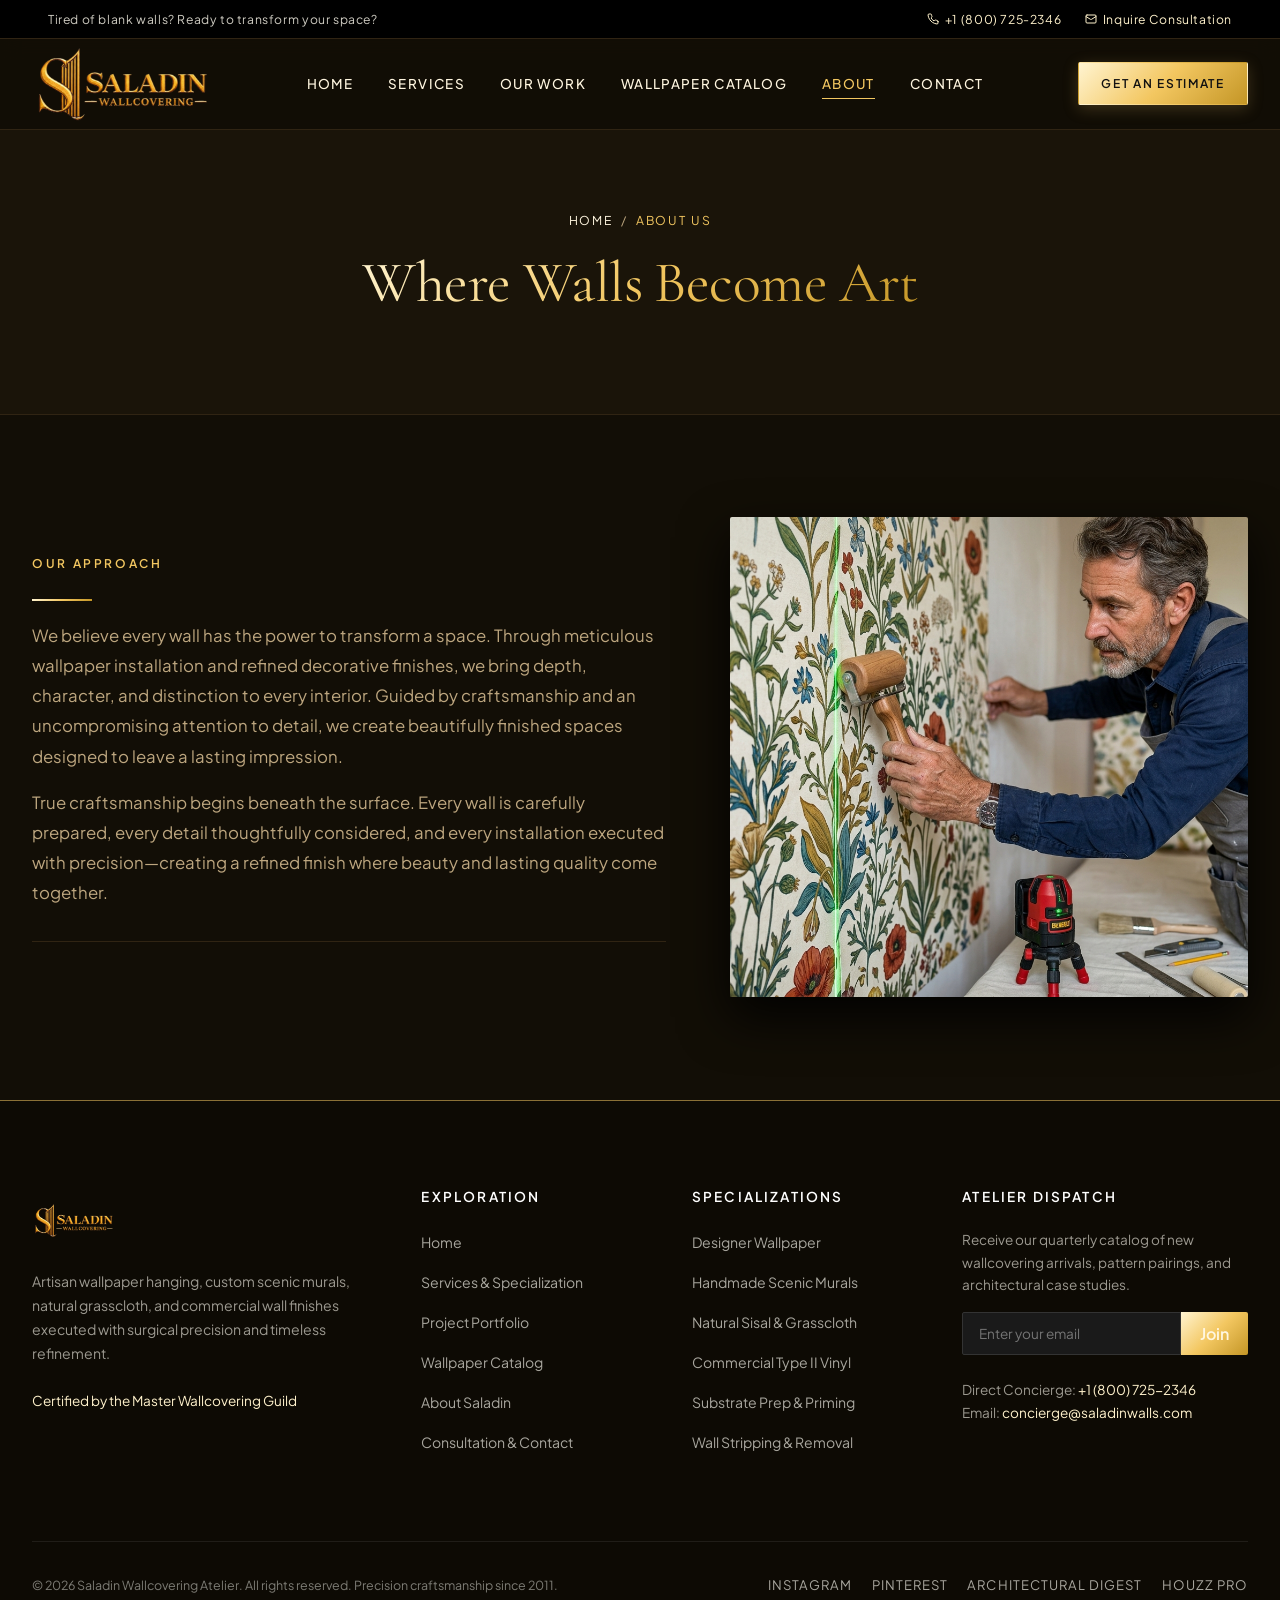
==== about.html @ 6e5752dd "contact modify" ====
<!DOCTYPE html>
<html lang="en" data-theme="gilded">
<head>
  <meta charset="UTF-8">
  <meta name="viewport" content="width=device-width, initial-scale=1.0">
  <title>About Us | Saladin Wallcovering - Master Craftsmanship & Heritage</title>
  <meta name="description" content="Discover the story of Saladin Wallcovering: master artisans dedicated to precision wallpaper hanging, archival scenic murals, and white-glove architectural finishes.">
  <link rel="stylesheet" href="css/styles.css">
  <link rel="icon" type="image/png" href="logo.png">
  <link rel="preconnect" href="https://fonts.googleapis.com">
  <link rel="preconnect" href="https://fonts.gstatic.com" crossorigin>
</head>
<body>

  <!-- Top Luxury Announcement Bar -->
  <div class="announcement-bar">
    <div class="container">
      <div>Tired of blank walls? Ready to transform your space?</div>
      <div class="announcement-bar-contact">
        <a href="tel:+18007252346">
          <svg width="12" height="12" viewBox="0 0 24 24" fill="none" stroke="currentColor" stroke-width="2" stroke-linecap="round" stroke-linejoin="round"><path d="M22 16.92v3a2 2 0 0 1-2.18 2 19.79 19.79 0 0 1-8.63-3.07 19.5 19.5 0 0 1-6-6 19.79 19.79 0 0 1-3.07-8.67A2 2 0 0 1 4.11 2h3a2 2 0 0 1 2 1.72 12.84 12.84 0 0 0 .7 2.81 2 2 0 0 1-.45 2.11L8.09 9.91a16 16 0 0 0 6 6l1.27-1.27a2 2 0 0 1 2.11-.45 12.84 12.84 0 0 0 2.81.7A2 2 0 0 1 22 16.92z"></path></svg>
          +1 (800) 725-2346
        </a>
        <a href="contact.html">
          <svg width="12" height="12" viewBox="0 0 24 24" fill="none" stroke="currentColor" stroke-width="2" stroke-linecap="round" stroke-linejoin="round"><rect width="20" height="16" x="2" y="4" rx="2"></rect><path d="m22 7-8.97 5.7a1.94 1.94 0 0 1-2.06 0L2 7"></path></svg>
          Inquire Consultation
        </a>
      </div>
    </div>
  </div>

  <!-- Main Navigation Header -->
  <header class="site-header">
    <div class="container">
      <nav class="navbar">
        <a href="index.html" class="brand-logo" aria-label="Saladin Wallcovering Home">
          <img src="logo.png" alt="Saladin Wallcovering" class="brand-logo-img">
        </a>

        <ul class="nav-links">
          <li><a href="index.html" class="nav-link">Home</a></li>
          <li><a href="services.html" class="nav-link">Services</a></li>
          <li><a href="work.html" class="nav-link">Our Work</a></li>
          <li><a href="catalog.html" class="nav-link">Wallpaper Catalog</a></li>
          <li><a href="about.html" class="nav-link active">About</a></li>
          <li><a href="contact.html" class="nav-link">Contact</a></li>
        </ul>

        <div class="nav-actions">
          <a href="contact.html" class="btn btn-gold btn-sm">Get an Estimate</a>
          <button class="mobile-toggle" aria-label="Toggle navigation menu">
            <svg viewBox="0 0 24 24" fill="none" stroke="currentColor" stroke-width="2"><line x1="3" y1="12" x2="21" y2="12"></line><line x1="3" y1="6" x2="21" y2="6"></line><line x1="3" y1="18" x2="21" y2="18"></line></svg>
          </button>
        </div>
      </nav>
    </div>
  </header>

  <!-- Mobile Drawer -->
  <div class="mobile-drawer-backdrop"></div>
  <aside class="mobile-drawer">
    <div class="mobile-drawer-header">
      <a href="index.html" class="brand-logo" aria-label="Saladin Wallcovering Home">
        <img src="logo.png" alt="Saladin Wallcovering" class="brand-logo-img mobile-drawer-logo">
      </a>
      <button class="drawer-close" aria-label="Close menu">&times;</button>
    </div>
    <div class="mobile-nav-links">
      <a href="index.html" class="mobile-nav-link">Home</a>
      <a href="services.html" class="mobile-nav-link">Services</a>
      <a href="work.html" class="mobile-nav-link">Our Work</a>
      <a href="catalog.html" class="mobile-nav-link">Wallpaper Catalog</a>
      <a href="about.html" class="mobile-nav-link active">About Us</a>
      <a href="contact.html" class="mobile-nav-link">Contact & Consultations</a>
    </div>
    <div style="margin-top: auto; padding-top: 1.5rem; border-top: 1px solid #ebe9e3;">
      <a href="contact.html" class="btn btn-gold" style="width: 100%; margin-bottom: 1rem;">Book a Consultation</a>
      <div style="font-size: 0.82rem; color: #6f6e69; text-align: center;">
        Direct Line: +1 (800) 725-2346<br>concierge@saladinwalls.com
      </div>
    </div>
  </aside>

  <!-- Page Banner -->
  <section class="page-banner">
    <div class="container">
      <div class="page-banner-content">
        <div class="breadcrumb">
          <a href="index.html">Home</a> <span>/</span> <span style="color: var(--gold-base);">About Us</span>
        </div>
        <h1 class="gold-gradient-text">Where Walls Become Art</h1>
        <!-- <p>Devoted to the sacred discipline of precision wallcraft. We unite centuries-old paperhanging tradition with laser optical alignment.</p> -->
      </div>
    </div>
  </section>

  <!-- Brand Story & History -->
  <section class="section-padding">
    <div class="container">
      <div class="spotlight-grid">
        <div>
          <div class="eyebrow eyebrow-no-line" style="margin-bottom: 0.4rem;">OUR APPROACH</div>
          <!-- <h2>Where Walls Become Art</h2> -->
          <div class="gold-divider left"></div>
          <p style="color: var(--text-muted); font-size: 1.05rem; line-height: 1.8;">
            We believe every wall has the power to transform a space. Through meticulous wallpaper installation and refined decorative finishes, we bring depth, character, and distinction to every interior. Guided by craftsmanship and an uncompromising attention to detail, we create beautifully finished spaces designed to leave a lasting impression.          </p>
          <p style="color: var(--text-muted); font-size: 1.05rem; line-height: 1.8;">
            True craftsmanship begins beneath the surface. Every wall is carefully prepared, every detail thoughtfully considered, and every installation executed with precision—creating a refined finish where beauty and lasting quality come together.          </p>
         
          <div class="about-stats-row">
            <!-- <div class="about-stat-item">
              <div class="about-stat-val">100%</div>
              <div class="about-stat-lbl">Invisible Seams</div>
            </div>
            <div class="about-stat-item">
              <div class="about-stat-val">1,200+</div>
              <div class="about-stat-lbl">Completed Projects</div>
            </div>
            <div class="about-stat-item">
              <div class="about-stat-val">15+</div>
              <div class="about-stat-lbl">Years Dedicated</div>
            </div> -->
          </div>
        </div>

        <div class="spotlight-image">
          <img src="assets/images/craftsman-installer.jpg" alt="Master paperhanger craftsman aligning wallpaper with laser level and roller">
        </div>
      </div>
    </div>
  </section>

  <!-- Core Pillars of the Atelier -->
  <!-- <section class="section-padding" style="background-color: var(--bg-secondary); border-top: 1px solid var(--border-subtle); border-bottom: 1px solid var(--border-subtle);">
    <div class="container">
      <div class="section-header">
        <div class="eyebrow">OUR PILLARS</div>
        <h2>The Saladin Code of Execution</h2>
        <div class="gold-divider"></div>
        <p class="section-subtitle">The four non-negotiable principles that guide every cut, paste roll, and client interaction.</p>
      </div>

      <div class="card-grid-2">
        <div class="service-card">
          <div class="service-card-icon">
            <svg viewBox="0 0 24 24" fill="none" stroke="currentColor" stroke-width="2"><circle cx="12" cy="12" r="10"></circle><line x1="22" y1="12" x2="18" y2="12"></line><line x1="6" y1="12" x2="2" y2="12"></line><line x1="12" y1="6" x2="12" y2="2"></line><line x1="12" y1="22" x2="12" y2="18"></line></svg>
          </div>
          <h3>Surgical Precision & Alignment</h3>
          <p>Every corner is squared, every plumb line verified with dual optical lasers, and every repeat matched down to the millimeter. We never stretch wet paper to force a pattern match, preventing seam shrinkage as the paste dries.</p>
        </div>

        <div class="service-card">
          <div class="service-card-icon">
            <svg viewBox="0 0 24 24" fill="none" stroke="currentColor" stroke-width="2"><path d="M21 16V8a2 2 0 0 0-1-1.73l-7-4a2 2 0 0 0-2 0l-7 4A2 2 0 0 0 3 8v8a2 2 0 0 0 1 1.73l7 4a2 2 0 0 0 2 0l7-4A2 2 0 0 0 21 16z"></path></svg>
          </div>
          <h3>Substrate & Paste Chemistry</h3>
          <p>Adhesive formulation is a science. Non-woven fibers require different water ratios than raw paper weaves; grasscloth demands clay pastes that will not soak through; vinyl needs fungicide additives. We calibrate every batch custom to the substrate.</p>
        </div>

        <div class="service-card">
          <div class="service-card-icon">
            <svg viewBox="0 0 24 24" fill="none" stroke="currentColor" stroke-width="2"><rect x="3" y="11" width="18" height="11" rx="2" ry="2"></rect><path d="M7 11V7a5 5 0 0 1 10 0v4"></path></svg>
          </div>
          <h3>White-Glove Discretion & Care</h3>
          <p>We treat your home like a sanctuary. Heavy neoprene floor runners are laid from the entrance to the work area, shoe covers are worn at all times, air scrubbers are used during wall prep, and your space is left cleaner than we found it.</p>
        </div>

        <div class="service-card">
          <div class="service-card-icon">
            <svg viewBox="0 0 24 24" fill="none" stroke="currentColor" stroke-width="2"><path d="M12 2l3.09 6.26L22 9.27l-5 4.87 1.18 6.88L12 17.77l-6.18 3.25L7 14.14 2 9.27l6.91-1.01L12 2z"></path></svg>
          </div>
          <h3>End-to-End Lifetime Warranty</h3>
          <p>We stand completely behind our workmanship. If any seam lifts, curls, or experiences issues due to installation over the lifetime of your wallcovering, our master team will return and service it at zero cost.</p>
        </div>
      </div>
    </div>
  </section> -->


  <!-- Luxury Call To Action Banner
  <section class="luxury-cta-banner">
    <div class="container">
      <div class="cta-banner-content">
        <div class="eyebrow" style="color: var(--gold-light);">EXPERIENCE THE SALADIN DIFFERENCE</div>
        <h2>Entrust Your Walls to Master Craftsmen</h2>
        <p>Contact our concierge to schedule an in-home evaluation, discuss designer materials, or request an itemized proposal.</p>
        <div class="cta-actions">
          <a href="contact.html" class="btn btn-gold">Book a Consultation</a>
          <a href="services.html" class="btn btn-outline-gold" style="color: #fff; border-color: var(--gold-base);">Review Our Services</a>
        </div>
      </div>
    </div>
  </section> -->

  <!-- Global Modal Container -->
  <div id="globalModal" class="modal-backdrop">
    <div class="modal-box">
      <button id="modalClose" class="modal-close">&times;</button>
      <h3 id="modalTitle" style="font-family: var(--font-serif); font-size: 1.8rem; margin-bottom: 1.2rem;"></h3>
      <div id="modalBody"></div>
    </div>
  </div>

  <!-- Site Footer -->
  <footer class="site-footer">
    <div class="container">
      <div class="footer-top">
        <div class="footer-col">
          <a href="index.html" class="brand-logo footer-logo" style="margin-bottom: 1.2rem;" aria-label="Saladin Wallcovering Home">
            <img src="logo.png" alt="Saladin Wallcovering" class="brand-logo-img footer-logo-img">
          </a>
          <p style="font-size: 0.88rem; line-height: 1.7; color: #9c9990; margin-bottom: 1.5rem;">
            Artisan wallpaper hanging, custom scenic murals, natural grasscloth, and commercial wall finishes executed with surgical precision and timeless refinement.
          </p>
          <div style="font-size: 0.85rem; color: var(--gold-light);">
            Certified by the Master Wallcovering Guild
          </div>
        </div>

        <div class="footer-col">
          <h4>Exploration</h4>
          <ul class="footer-links">
            <li><a href="index.html">Home</a></li>
            <li><a href="services.html">Services & Specialization</a></li>
            <li><a href="work.html">Project Portfolio</a></li>
            <li><a href="catalog.html">Wallpaper Catalog</a></li>
            <li><a href="about.html">About Saladin</a></li>
            <li><a href="contact.html">Consultation & Contact</a></li>
          </ul>
        </div>

        <div class="footer-col">
          <h4>Specializations</h4>
          <ul class="footer-links">
            <li><a href="services.html#residential">Designer Wallpaper</a></li>
            <li><a href="services.html#murals">Handmade Scenic Murals</a></li>
            <li><a href="services.html#grasscloth">Natural Sisal & Grasscloth</a></li>
            <li><a href="services.html#commercial">Commercial Type II Vinyl</a></li>
            <li><a href="services.html#restoration">Substrate Prep & Priming</a></li>
            <li><a href="services.html#restoration">Wall Stripping & Removal</a></li>
          </ul>
        </div>

        <div class="footer-col">
          <h4>Atelier Dispatch</h4>
          <p style="font-size: 0.85rem; color: #9c9990;">
            Receive our quarterly catalog of new wallcovering arrivals, pattern pairings, and architectural case studies.
          </p>
          <form class="newsletter-form">
            <input type="email" required placeholder="Enter your email" class="newsletter-input">
            <button type="submit" class="newsletter-btn">Join</button>
          </form>
          <div style="margin-top: 1.5rem; font-size: 0.85rem; color: #9c9990;">
            Direct Concierge: <a href="tel:+18007252346" style="color: var(--gold-light);">+1 (800) 725-2346</a><br>
            Email: <a href="mailto:concierge@saladinwalls.com" style="color: var(--gold-light);">concierge@saladinwalls.com</a>
          </div>
        </div>
      </div>

      <div class="footer-bottom">
        <div>
          &copy; 2026 Saladin Wallcovering Atelier. All rights reserved. Precision craftsmanship since 2011.
        </div>
        <div class="footer-socials">
          <a href="#">Instagram</a>
          <a href="#">Pinterest</a>
          <a href="#">Architectural Digest</a>
          <a href="#">Houzz Pro</a>
        </div>
      </div>
    </div>
  </footer>

  <script src="js/main.js"></script>
</body>
</html>
---- css/styles.css ----
/* ==========================================================================
   SALADIN WALLCOVERING - LUXURY DESIGN SYSTEM & STYLESHEET
   Aesthetic: Contemporary Haute-Interior Architecture
   Palette: Editorial Crisp White, Obsidian Black, Fine Leaf Gold
   ========================================================================== */

@import url('https://fonts.googleapis.com/css2?family=Cormorant+Garamond:ital,wght@0,300;0,400;0,500;0,600;0,700;1,400;1,600&family=Plus+Jakarta+Sans:wght@300;400;500;600;700&display=swap');

:root,
[data-theme="gilded"] {
  /* Color Palette: Gilded Imperial */
  --bg-primary: #120e06;
  --bg-secondary: #1a1409;
  --bg-tertiary: #241c0e;
  --bg-card: #1f170b;
  
  --text-dark: #fff6e0;
  --text-body: #ebd9b7;
  --text-muted: #bda67f;
  --text-light: #8e7a57;
  --text-white: #ffffff;

  /* Gold Luxury Accents */
  --gold-base: #f3c761;
  --gold-light: #fff2cc;
  --gold-hover: #ffd978;
  --gold-dark: #c99c30;
  --gold-tint: rgba(243, 199, 97, 0.18);
  --gold-border: rgba(243, 199, 97, 0.55);
  --gold-border-strong: rgba(243, 199, 97, 0.85);
  --gold-gradient: linear-gradient(135deg, #fff4d1 0%, #f3c761 50%, #c49626 100%);
  --gold-gradient-soft: linear-gradient(135deg, rgba(243, 199, 97, 0.25) 0%, rgba(196, 150, 38, 0.08) 100%);

  /* Borders & Dividers */
  --border-subtle: #302413;
  --border-mid: #4a381d;
  
  /* Shadows */
  --shadow-sm: 0 4px 16px rgba(0, 0, 0, 0.6);
  --shadow-md: 0 10px 32px rgba(18, 14, 6, 0.8);
  --shadow-lg: 0 20px 50px rgba(0, 0, 0, 0.9);
  --shadow-gold: 0 8px 35px rgba(243, 199, 97, 0.4);

  /* Typography */
  --font-serif: 'Cormorant Garamond', Georgia, serif;
  --font-sans: 'Plus Jakarta Sans', -apple-system, BlinkMacSystemFont, sans-serif;

  /* Spacers & Transitions */
  --container-width: 1280px;
  --container-narrow: 960px;
  --header-height: 90px;
  --transition-fast: 0.2s ease;
  --transition-smooth: 0.35s cubic-bezier(0.16, 1, 0.3, 1);
  --radius-xs: 2px;
  --radius-sm: 4px;
  --radius-md: 8px;

  /* Header Background */
  --header-bg: rgba(18, 14, 6, 0.95);
}

/* Reset & Global */
*, *::before, *::after {
  box-sizing: border-box;
  margin: 0;
  padding: 0;
}

html {
  scroll-behavior: smooth;
  font-size: 16px;
  -webkit-text-size-adjust: 100%;
  text-size-adjust: 100%;
  overflow-x: hidden;
}

body {
  font-family: var(--font-sans);
  color: var(--text-body);
  background-color: var(--bg-primary);
  line-height: 1.65;
  -webkit-font-smoothing: antialiased;
  -moz-osx-font-smoothing: grayscale;
  text-rendering: optimizeLegibility;
  overflow-x: hidden;
  width: 100%;
  transition: background-color 0.3s ease, color 0.3s ease;
}

img {
  max-width: 100%;
  height: auto;
  display: block;
}

a {
  color: inherit;
  text-decoration: none;
  transition: color var(--transition-fast);
}

ul {
  list-style: none;
}

button, input, select, textarea {
  font-family: inherit;
  font-size: inherit;
}

/* Typography Utilities */
h1, h2, h3, h4, h5, h6 {
  font-family: var(--font-serif);
  color: var(--text-dark);
  font-weight: 500;
  line-height: 1.2;
  letter-spacing: -0.01em;
}

h1 {
  font-size: clamp(2.4rem, 4.5vw, 4rem);
  font-weight: 400;
}

h2 {
  font-size: clamp(2rem, 3.2vw, 2.8rem);
  font-weight: 400;
}

h3 {
  font-size: clamp(1.4rem, 2vw, 1.85rem);
}

h4 {
  font-size: 1.25rem;
}

p {
  margin-bottom: 1rem;
}

p:last-child {
  margin-bottom: 0;
}

.text-gold {
  color: var(--gold-base);
}

.gold-gradient-text {
  background: var(--gold-gradient);
  -webkit-background-clip: text;
  -webkit-text-fill-color: transparent;
  display: inline-block;
}

.eyebrow {
  display: inline-flex;
  align-items: center;
  gap: 0.6rem;
  font-family: var(--font-sans);
  font-size: 0.75rem;
  text-transform: uppercase;
  letter-spacing: 0.22em;
  font-weight: 600;
  color: var(--gold-base);
  margin-bottom: 0.8rem;
}

.eyebrow::before, .eyebrow::after {
  content: "";
  display: inline-block;
  width: 24px;
  height: 1px;
  background-color: var(--gold-base);
}

.eyebrow-no-line::before, .eyebrow-no-line::after {
  display: none;
}

/* Layout Containers */
.container {
  width: 100%;
  max-width: var(--container-width);
  margin-left: auto;
  margin-right: auto;
  padding-left: 2rem;
  padding-right: 2rem;
}

.container-narrow {
  max-width: var(--container-narrow);
}

.section-padding {
  padding-top: clamp(4rem, 8vw, 7.5rem);
  padding-bottom: clamp(4rem, 8vw, 7.5rem);
}

.section-padding-sm {
  padding-top: clamp(2.5rem, 5vw, 4.5rem);
  padding-bottom: clamp(2.5rem, 5vw, 4.5rem);
}

.section-header {
  text-align: center;
  max-width: 720px;
  margin: 0 auto 3.5rem auto;
}

.section-header.text-left {
  text-align: left;
  margin-left: 0;
}

.section-subtitle {
  color: var(--text-muted);
  font-size: 1.05rem;
  margin-top: 0.8rem;
  font-weight: 400;
}

/* Luxury Divider */
.gold-divider {
  width: 60px;
  height: 2px;
  background: var(--gold-gradient);
  margin: 1.2rem auto;
}

.gold-divider.left {
  margin-left: 0;
}

/* Buttons */
.btn {
  display: inline-flex;
  align-items: center;
  justify-content: center;
  gap: 0.6rem;
  font-size: 0.82rem;
  font-weight: 600;
  letter-spacing: 0.14em;
  text-transform: uppercase;
  padding: 0.95rem 2rem;
  border-radius: var(--radius-xs);
  cursor: pointer;
  transition: all var(--transition-smooth);
  border: 1px solid transparent;
}

.btn-gold {
  background: var(--gold-gradient);
  color: #111111;
  box-shadow: 0 4px 15px rgba(197, 160, 89, 0.25);
}

.btn-gold:hover {
  box-shadow: 0 6px 20px rgba(197, 160, 89, 0.4);
  transform: translateY(-2px);
  filter: brightness(1.06);
}

.btn-black {
  background-color: var(--gold-base);
  color: #0a0a0a;
  border-color: var(--gold-base);
  font-weight: 600;
}

.btn-black:hover {
  background-color: #ffffff;
  color: #000000;
  border-color: #ffffff;
  transform: translateY(-2px);
}

.btn-outline-dark {
  background-color: transparent;
  color: var(--text-dark);
  border-color: var(--gold-border);
}

.btn-outline-dark:hover {
  background-color: var(--gold-base);
  color: #0a0a0a;
  border-color: var(--gold-base);
}

.btn-outline-gold {
  background-color: transparent;
  color: var(--gold-base);
  border-color: var(--gold-base);
}

.btn-outline-gold:hover {
  background-color: var(--gold-base);
  color: #ffffff;
}

.btn-sm {
  padding: 0.65rem 1.4rem;
  font-size: 0.75rem;
}

/* Top Announcement Bar */
.announcement-bar {
  background-color: #000000;
  color: #cfccc2;
  font-size: 0.76rem;
  letter-spacing: 0.05em;
  padding: 0.55rem 1rem;
  border-bottom: 1px solid var(--border-subtle);
}

.announcement-bar .container {
  display: flex;
  align-items: center;
  justify-content: space-between;
}

.announcement-bar-contact {
  display: flex;
  gap: 1.5rem;
}

.announcement-bar a {
  color: var(--gold-light);
  display: inline-flex;
  align-items: center;
  gap: 0.35rem;
}

.announcement-bar a:hover {
  color: #ffffff;
}

/* Main Navigation Header */
.site-header {
  position: sticky;
  top: 0;
  z-index: 1000;
  background-color: var(--header-bg);
  backdrop-filter: blur(12px);
  -webkit-backdrop-filter: blur(12px);
  border-bottom: 1px solid var(--border-subtle);
  transition: all var(--transition-smooth);
}

.site-header.scrolled {
  box-shadow: 0 4px 20px rgba(0, 0, 0, 0.05);
  border-bottom-color: var(--gold-border);
}

/* Overlay Header for Full-Screen Index Hero */
.site-header.header-overlay {
  position: absolute;
  top: 0;
  left: 0;
  width: 100%;
  background-color: transparent;
  backdrop-filter: none;
  -webkit-backdrop-filter: none;
  border-bottom: 1px solid rgba(255, 255, 255, 0.15);
}

.site-header.header-overlay .brand-title {
  color: #ffffff;
}

.site-header.header-overlay .nav-link {
  color: #ffffff;
}

.site-header.header-overlay .mobile-toggle svg {
  stroke: #ffffff;
}

.site-header.header-overlay.scrolled {
  position: fixed;
  background-color: var(--header-bg);
  backdrop-filter: blur(12px);
  -webkit-backdrop-filter: blur(12px);
  border-bottom: 1px solid var(--gold-border);
  box-shadow: 0 4px 25px rgba(0, 0, 0, 0.08);
}

.site-header.header-overlay.scrolled .brand-title {
  color: var(--text-dark);
}

.site-header.header-overlay.scrolled .nav-link {
  color: var(--text-dark);
}

.site-header.header-overlay.scrolled .mobile-toggle svg {
  stroke: var(--text-dark);
}

.navbar {
  display: flex;
  align-items: center;
  justify-content: space-between;
  height: var(--header-height);
}

/* Logo */
.brand-logo {
  display: flex;
  align-items: center;
  gap: 0.85rem;
  text-decoration: none;
}

.brand-logo-img {
  height: 100%;
  width: auto;
  max-width: 180px;
  object-fit: contain;
  display: block;
  transition: transform var(--transition-smooth), filter var(--transition-smooth);
}

.brand-logo:hover .brand-logo-img {
  transform: scale(1.03);
  filter: drop-shadow(0 4px 14px rgba(243, 199, 97, 0.45));
}

.footer-logo-img {
  height: 62px;
  max-width: 200px;
}

.mobile-drawer-logo {
  height: 46px;
  max-width: 150px;
}

@media (max-width: 768px) {
  .brand-logo-img {
    /* height: 44px; */
    max-width: 140px;
  }
}

.brand-crest {
  width: 44px;
  height: 44px;
  border: 1px solid var(--gold-base);
  display: flex;
  align-items: center;
  justify-content: center;
  position: relative;
  transition: transform var(--transition-smooth);
  background: var(--gold-tint);
}

.brand-crest span {
  font-family: var(--font-serif);
  font-size: 1.5rem;
  font-weight: 600;
  color: var(--gold-base);
  line-height: 1;
}

.brand-crest::before {
  content: "";
  position: absolute;
  inset: 2px;
  border: 1px solid rgba(197, 160, 89, 0.35);
}

.brand-logo:hover .brand-crest {
  transform: rotate(45deg);
}

.brand-logo:hover .brand-crest span {
  transform: rotate(-45deg);
}

.brand-text {
  display: flex;
  flex-direction: column;
}

.brand-title {
  font-family: var(--font-serif);
  font-size: 1.6rem;
  font-weight: 600;
  letter-spacing: 0.12em;
  color: var(--text-dark);
  line-height: 1.1;
  text-transform: uppercase;
}

.brand-subtitle {
  font-size: 0.62rem;
  letter-spacing: 0.28em;
  text-transform: uppercase;
  color: var(--gold-base);
  font-weight: 600;
}

/* Nav Links */
.nav-links {
  display: flex;
  align-items: center;
  gap: 2.2rem;
}

.nav-link {
  font-size: 0.84rem;
  font-weight: 500;
  text-transform: uppercase;
  letter-spacing: 0.1em;
  color: var(--text-dark);
  position: relative;
  padding: 0.4rem 0;
  transition: color var(--transition-fast);
}

.nav-link::after {
  content: "";
  position: absolute;
  bottom: 0;
  left: 0;
  width: 0;
  height: 1px;
  background-color: var(--gold-base);
  transition: width var(--transition-smooth);
}

.nav-link:hover, .nav-link.active {
  color: var(--gold-base);
}

.nav-link:hover::after, .nav-link.active::after {
  width: 100%;
}

.nav-actions {
  display: flex;
  align-items: center;
  gap: 1.2rem;
}

/* Mobile Toggle */
.mobile-toggle {
  display: none;
  background: none;
  border: none;
  cursor: pointer;
  padding: 0.5rem;
  color: var(--text-dark);
}

.mobile-toggle svg {
  width: 28px;
  height: 28px;
  stroke: var(--text-dark);
}

/* Mobile Nav Drawer */
.mobile-drawer {
  position: fixed;
  top: 0;
  right: -100%;
  width: 100%;
  max-width: 380px;
  height: 100vh;
  background-color: var(--bg-card);
  z-index: 1100;
  box-shadow: -5px 0 25px rgba(0, 0, 0, 0.15);
  display: flex;
  flex-direction: column;
  padding: 2rem;
  transition: right 0.4s cubic-bezier(0.16, 1, 0.3, 1);
  overflow-y: auto;
}

.mobile-drawer.open {
  right: 0;
}

.mobile-drawer-header {
  display: flex;
  align-items: center;
  justify-content: space-between;
  padding-bottom: 1.5rem;
  border-bottom: 1px solid var(--border-subtle);
  margin-bottom: 2rem;
}

.drawer-close {
  background: none;
  border: none;
  font-size: 1.8rem;
  cursor: pointer;
  color: var(--text-dark);
  line-height: 1;
}

.mobile-nav-links {
  display: flex;
  flex-direction: column;
  gap: 1.4rem;
  margin-bottom: 2.5rem;
}

.mobile-nav-link {
  font-family: var(--font-serif);
  font-size: 1.5rem;
  color: var(--text-dark);
  font-weight: 500;
  padding-bottom: 0.5rem;
  border-bottom: 1px solid rgba(0,0,0,0.04);
}

.mobile-nav-link.active, .mobile-nav-link:hover {
  color: var(--gold-base);
  padding-left: 0.5rem;
}

.mobile-drawer-backdrop {
  position: fixed;
  inset: 0;
  background-color: rgba(0, 0, 0, 0.5);
  backdrop-filter: blur(4px);
  z-index: 1050;
  opacity: 0;
  pointer-events: none;
  transition: opacity 0.3s ease;
}

.mobile-drawer-backdrop.open {
  opacity: 1;
  pointer-events: auto;
}

/* ==========================================================================
   Full-Screen Immersive Hero (Inspired by sagewalls.com)
   ========================================================================== */
.hero-fullscreen {
  position: relative;
  min-height: 100vh;
  width: 100%;
  display: flex;
  flex-direction: column;
  justify-content: center;
  align-items: center;
  text-align: center;
  background-image: linear-gradient(180deg, rgba(14, 14, 14, 0.65) 0%, rgba(14, 14, 14, 0.35) 45%, rgba(14, 14, 14, 0.75) 100%),
                    url('../assets/images/hero-wallcovering.jpg');
  background-size: cover;
  background-position: center center;
  background-attachment: fixed;
  padding: 120px 2rem 5rem 2rem;
  overflow: hidden;
}

@media (max-width: 768px) {
  .hero-fullscreen {
    background-attachment: scroll;
    padding-top: 100px;
  }
}

.hero-fullscreen-content {
  position: relative;
  z-index: 2;
  max-width: 980px;
  margin: 0 auto;
}

.hero-fullscreen-badge {
  display: inline-flex;
  align-items: center;
  gap: 0.8rem;
  padding: 0.45rem 1.4rem;
  background: rgba(17, 17, 17, 0.6);
  backdrop-filter: blur(10px);
  -webkit-backdrop-filter: blur(10px);
  border: 1px solid var(--gold-border);
  border-radius: 40px;
  font-size: 0.75rem;
  letter-spacing: 0.22em;
  text-transform: uppercase;
  color: var(--gold-light);
  font-weight: 600;
  margin-bottom: 2rem;
  max-width: 100%;
}

.hero-fullscreen-title {
  font-size: clamp(2.3rem, 6.8vw, 5.4rem);
  font-family: var(--font-serif);
  font-weight: 400;
  line-height: 1.08;
  letter-spacing: -0.015em;
  color: #ffffff;
  margin-bottom: 1.8rem;
  text-shadow: 0 4px 30px rgba(0, 0, 0, 0.4);
}

.hero-fullscreen-title em {
  font-style: italic;
  font-weight: 400;
  background: linear-gradient(135deg, #f7e7c4 0%, #dfbf78 50%, #c5a059 100%);
  -webkit-background-clip: text;
  background-clip: text;
  -webkit-text-fill-color: transparent;
  display: inline-block;
  padding-right: 0.12em;
  padding-bottom: 0.08em;
}

.hero-fullscreen-description {
  font-size: clamp(1.02rem, 1.8vw, 1.35rem);
  color: #e5e3dc;
  max-width: 740px;
  margin: 0 auto 3rem auto;
  line-height: 1.8;
  font-weight: 400;
  text-shadow: 0 2px 12px rgba(0, 0, 0, 0.5);
}

.hero-fullscreen-actions {
  display: flex;
  align-items: center;
  justify-content: center;
  gap: 1.5rem;
  flex-wrap: wrap;
  margin-bottom: 4rem;
}

.btn-hero-primary {
  background: var(--gold-gradient);
  color: #111111;
  font-weight: 600;
  font-size: 0.88rem;
  letter-spacing: 0.16em;
  text-transform: uppercase;
  padding: 1.15rem 2.6rem;
  border-radius: var(--radius-xs);
  box-shadow: 0 8px 30px rgba(197, 160, 89, 0.4);
  transition: all var(--transition-smooth);
}

.btn-hero-primary:hover {
  transform: translateY(-3px);
  box-shadow: 0 12px 35px rgba(197, 160, 89, 0.6);
  filter: brightness(1.08);
}

.btn-hero-secondary {
  background: rgba(255, 255, 255, 0.08);
  backdrop-filter: blur(12px);
  -webkit-backdrop-filter: blur(12px);
  color: #ffffff;
  border: 1px solid rgba(255, 255, 255, 0.4);
  font-weight: 600;
  font-size: 0.88rem;
  letter-spacing: 0.16em;
  text-transform: uppercase;
  padding: 1.15rem 2.6rem;
  border-radius: var(--radius-xs);
  transition: all var(--transition-smooth);
}

.btn-hero-secondary:hover {
  background: #ffffff;
  color: #111111;
  border-color: #ffffff;
  transform: translateY(-3px);
}

/* Scroll Prompt */
.hero-scroll-prompt {
  position: absolute;
  bottom: 2rem;
  left: 50%;
  transform: translateX(-50%);
  display: flex;
  flex-direction: column;
  align-items: center;
  gap: 0.6rem;
  color: rgba(255, 255, 255, 0.7);
  font-size: 0.68rem;
  text-transform: uppercase;
  letter-spacing: 0.25em;
  z-index: 2;
  cursor: pointer;
  transition: color var(--transition-fast);
}

.hero-scroll-prompt:hover {
  color: var(--gold-light);
}

.scroll-line {
  width: 1px;
  height: 40px;
  background: linear-gradient(to bottom, var(--gold-base), transparent);
  animation: scrollDrop 2s cubic-bezier(0.65, 0, 0.35, 1) infinite;
}

@keyframes scrollDrop {
  0% { transform: scaleY(0); transform-origin: top; opacity: 0; }
  50% { transform: scaleY(1); transform-origin: top; opacity: 1; }
  100% { transform: scaleY(0); transform-origin: bottom; opacity: 0; }
}

/* Floating Trust Band */
.trust-band-modern {
  background: var(--bg-card);
  border-bottom: 1px solid var(--border-subtle);
  padding: 2.8rem 0;
  box-shadow: var(--shadow-sm);
  position: relative;
  z-index: 10;
}

.trust-band-grid {
  display: grid;
  grid-template-columns: repeat(4, 1fr);
  gap: 2rem;
  text-align: center;
}

.trust-band-item {
  border-right: 1px solid var(--border-subtle);
  padding: 0 1.5rem;
}

.trust-band-item:last-child {
  border-right: none;
}

.trust-band-val {
  font-family: var(--font-serif);
  font-size: 2.6rem;
  font-weight: 500;
  color: var(--text-dark);
  line-height: 1;
}

.trust-band-val em {
  font-style: normal;
  color: var(--gold-base);
}

.trust-band-sub {
  font-size: 0.76rem;
  text-transform: uppercase;
  letter-spacing: 0.16em;
  color: var(--text-muted);
  font-weight: 600;
  margin-top: 0.4rem;
}

@media (max-width: 900px) {
  .trust-band-grid {
    grid-template-columns: repeat(2, 1fr);
  }
  .trust-band-item:nth-child(2) {
    border-right: none;
  }
}

@media (max-width: 500px) {
  .trust-band-grid {
    grid-template-columns: 1fr;
  }
  .trust-band-item {
    border-right: none;
    border-bottom: 1px solid var(--border-subtle);
    padding-bottom: 1.2rem;
  }
  .trust-band-item:last-child {
    border-bottom: none;
    padding-bottom: 0;
  }
}

/* Hero Section */
.hero-editorial {
  position: relative;
  background-color: var(--bg-secondary);
  overflow: hidden;
  border-bottom: 1px solid var(--border-subtle);
}

.hero-grid {
  display: grid;
  grid-template-columns: 1.1fr 0.9fr;
  gap: 4rem;
  align-items: center;
  min-height: calc(88vh - var(--header-height));
  padding-top: 3.5rem;
  padding-bottom: 3.5rem;
}

.hero-content {
  position: relative;
  z-index: 2;
}

.hero-title {
  margin-bottom: 1.5rem;
  line-height: 1.12;
}

.hero-title em {
  font-style: italic;
  font-family: var(--font-serif);
  font-weight: 400;
  color: var(--gold-base);
}

.hero-description {
  font-size: 1.12rem;
  color: var(--text-muted);
  margin-bottom: 2.5rem;
  max-width: 540px;
  line-height: 1.8;
}

.hero-actions {
  display: flex;
  flex-wrap: wrap;
  gap: 1.2rem;
  margin-bottom: 3.5rem;
}

.hero-trust-bar {
  display: flex;
  align-items: center;
  gap: 2.5rem;
  padding-top: 2rem;
  border-top: 1px solid var(--border-mid);
}

.trust-item {
  display: flex;
  flex-direction: column;
}

.trust-number {
  font-family: var(--font-serif);
  font-size: 2rem;
  font-weight: 600;
  color: var(--text-dark);
  line-height: 1;
}

.trust-label {
  font-size: 0.72rem;
  text-transform: uppercase;
  letter-spacing: 0.12em;
  color: var(--text-muted);
  margin-top: 0.35rem;
}

.hero-visual {
  position: relative;
}

.hero-image-frame {
  position: relative;
  border-radius: var(--radius-xs);
  overflow: hidden;
  box-shadow: var(--shadow-lg);
}

.hero-image-frame img {
  width: 100%;
  height: 560px;
  object-fit: cover;
  transition: transform 1.2s cubic-bezier(0.16, 1, 0.3, 1);
}

.hero-visual:hover .hero-image-frame img {
  transform: scale(1.03);
}

.hero-gold-accent-box {
  position: absolute;
  bottom: -25px;
  left: -25px;
  background: var(--bg-card);
  padding: 1.5rem 2rem;
  box-shadow: var(--shadow-md);
  border-left: 3px solid var(--gold-base);
  border-radius: var(--radius-xs);
  z-index: 3;
}

.hero-gold-accent-box p {
  font-family: var(--font-serif);
  font-size: 1.15rem;
  font-style: italic;
  color: var(--text-dark);
  margin: 0;
}

.hero-gold-accent-box span {
  display: block;
  font-size: 0.7rem;
  text-transform: uppercase;
  letter-spacing: 0.15em;
  color: var(--gold-base);
  font-weight: 600;
  margin-top: 0.3rem;
}

/* Page Banner / Header */
.page-banner {
  background-color: var(--bg-secondary);
  border-bottom: 1px solid var(--border-subtle);
  position: relative;
  padding: 5rem 0;
  text-align: center;
}

.page-banner-content {
  max-width: 780px;
  margin: 0 auto;
}

.page-banner h1 {
  margin-bottom: 1rem;
}

.page-banner p {
  color: var(--text-muted);
  font-size: 1.15rem;
}

.breadcrumb {
  display: flex;
  align-items: center;
  justify-content: center;
  gap: 0.5rem;
  font-size: 0.76rem;
  text-transform: uppercase;
  letter-spacing: 0.15em;
  margin-bottom: 1.2rem;
  color: var(--text-muted);
}

.breadcrumb a {
  color: var(--text-dark);
}

.breadcrumb a:hover {
  color: var(--gold-base);
}

/* Feature Cards & Service Cards */
.card-grid-3 {
  display: grid;
  grid-template-columns: repeat(auto-fit, minmax(320px, 1fr));
  gap: 2.2rem;
}

.card-grid-2 {
  display: grid;
  grid-template-columns: repeat(auto-fit, minmax(420px, 1fr));
  gap: 2.5rem;
}

.service-card {
  background: var(--bg-card);
  border: 1px solid var(--border-subtle);
  border-radius: var(--radius-xs);
  padding: 2.5rem 2rem;
  transition: all var(--transition-smooth);
  position: relative;
  display: flex;
  flex-direction: column;
}

.service-card::before {
  content: "";
  position: absolute;
  top: 0;
  left: 0;
  width: 100%;
  height: 2px;
  background: var(--gold-gradient);
  transform: scaleX(0);
  transform-origin: left;
  transition: transform var(--transition-smooth);
}

.service-card:hover {
  transform: translateY(-6px);
  border-color: var(--gold-border);
  box-shadow: var(--shadow-md);
}

.service-card:hover::before {
  transform: scaleX(1);
}

.service-card-icon {
  width: 56px;
  height: 56px;
  border-radius: var(--radius-xs);
  background: var(--gold-tint);
  border: 1px solid var(--gold-border);
  display: flex;
  align-items: center;
  justify-content: center;
  margin-bottom: 1.8rem;
  color: var(--gold-base);
}

.service-card-icon svg {
  width: 26px;
  height: 26px;
  stroke: var(--gold-base);
}

.service-card h3 {
  margin-bottom: 1rem;
}

.service-card p {
  color: var(--text-muted);
  font-size: 0.95rem;
  line-height: 1.7;
  margin-bottom: 1.5rem;
  flex-grow: 1;
}

.service-card-features {
  margin-bottom: 1.5rem;
  padding-top: 1rem;
  border-top: 1px solid var(--border-subtle);
}

.service-card-features li {
  display: flex;
  align-items: center;
  gap: 0.5rem;
  font-size: 0.85rem;
  color: var(--text-body);
  margin-bottom: 0.5rem;
}

.service-card-features li::before {
  content: "✦";
  color: var(--gold-base);
  font-size: 0.7rem;
}

.card-link {
  display: inline-flex;
  align-items: center;
  gap: 0.4rem;
  font-size: 0.8rem;
  font-weight: 600;
  text-transform: uppercase;
  letter-spacing: 0.12em;
  color: var(--gold-base);
}

.card-link:hover {
  color: var(--gold-hover);
  transform: translateX(4px);
}

/* Portfolio / Work Cards */
.work-filter-tabs {
  display: flex;
  flex-wrap: wrap;
  align-items: center;
  justify-content: center;
  gap: 0.8rem;
  margin-bottom: 3.5rem;
}

.filter-btn {
  background: transparent;
  border: 1px solid var(--border-mid);
  padding: 0.65rem 1.6rem;
  border-radius: var(--radius-xs);
  font-size: 0.82rem;
  font-weight: 500;
  letter-spacing: 0.08em;
  text-transform: uppercase;
  color: var(--text-body);
  cursor: pointer;
  transition: all var(--transition-fast);
}

.filter-btn:hover, .filter-btn.active {
  background-color: var(--text-dark);
  color: #ffffff;
  border-color: var(--text-dark);
}

.filter-btn.active {
  box-shadow: 0 4px 12px rgba(0,0,0,0.12);
  border-color: var(--gold-base);
}

.work-grid {
  display: grid;
  grid-template-columns: repeat(auto-fill, minmax(360px, 1fr));
  gap: 2rem;
}

.work-card {
  position: relative;
  border-radius: var(--radius-xs);
  overflow: hidden;
  background-color: var(--bg-card);
  border: 1px solid var(--border-subtle);
  transition: all var(--transition-smooth);
  cursor: pointer;
}

.work-card:hover {
  box-shadow: var(--shadow-lg);
  border-color: var(--gold-border);
  transform: translateY(-4px);
}

.work-card-media {
  position: relative;
  height: 380px;
  overflow: hidden;
}

.work-card-media img {
  width: 100%;
  height: 100%;
  object-fit: cover;
  transition: transform 0.8s cubic-bezier(0.16, 1, 0.3, 1);
}

.work-card:hover .work-card-media img {
  transform: scale(1.06);
}

.work-card-overlay {
  position: absolute;
  inset: 0;
  background: linear-gradient(to top, rgba(17, 17, 17, 0.9) 0%, rgba(17, 17, 17, 0.2) 60%, transparent 100%);
  display: flex;
  flex-direction: column;
  justify-content: flex-end;
  padding: 2rem;
  color: #ffffff;
  transition: opacity var(--transition-smooth);
}

.work-card-category {
  font-size: 0.72rem;
  text-transform: uppercase;
  letter-spacing: 0.18em;
  color: var(--gold-light);
  font-weight: 600;
  margin-bottom: 0.4rem;
}

.work-card-title {
  font-size: 1.4rem;
  color: #ffffff;
  margin-bottom: 0.5rem;
}

.work-card-specs {
  font-size: 0.82rem;
  color: #d1cfc7;
  display: flex;
  gap: 1rem;
  opacity: 0.9;
}

.work-badge {
  position: absolute;
  top: 1.2rem;
  right: 1.2rem;
  background: rgba(17, 17, 17, 0.85);
  backdrop-filter: blur(8px);
  border: 1px solid var(--gold-border);
  color: var(--gold-light);
  font-size: 0.7rem;
  letter-spacing: 0.1em;
  text-transform: uppercase;
  padding: 0.35rem 0.85rem;
  border-radius: var(--radius-xs);
  z-index: 2;
}

/* Wallpaper Catalog Grid & Card */
.catalog-toolbar {
  display: flex;
  flex-wrap: wrap;
  align-items: center;
  justify-content: space-between;
  gap: 1.5rem;
  padding: 1.5rem;
  background-color: var(--bg-secondary);
  border: 1px solid var(--border-subtle);
  border-radius: var(--radius-xs);
  margin-bottom: 2.5rem;
}

.catalog-search-box {
  position: relative;
  flex: 1;
  max-width: 380px;
}

.catalog-search-box input {
  width: 100%;
  padding: 0.75rem 1rem 0.75rem 2.8rem;
  border: 1px solid var(--border-mid);
  border-radius: var(--radius-xs);
  background-color: var(--bg-card);
  color: var(--text-dark);
  outline: none;
  transition: border-color var(--transition-fast);
}

.catalog-search-box input:focus {
  border-color: var(--gold-base);
}

.catalog-search-box svg {
  position: absolute;
  left: 1rem;
  top: 50%;
  transform: translateY(-50%);
  width: 18px;
  height: 18px;
  stroke: var(--text-muted);
}

.catalog-filter-group {
  display: flex;
  align-items: center;
  gap: 1rem;
  flex-wrap: wrap;
}

.select-wrapper select {
  padding: 0.75rem 2rem 0.75rem 1rem;
  border: 1px solid var(--border-mid);
  border-radius: var(--radius-xs);
  background-color: var(--bg-card);
  color: var(--text-dark);
  outline: none;
  cursor: pointer;
  appearance: none;
  -webkit-appearance: none;
  background-image: url("data:image/svg+xml;charset=US-ASCII,%3Csvg%20xmlns%3D%22http%3A%2F%2Fwww.w3.org%2F2000%2Fsvg%22%20width%3D%22292.4%22%20height%3D%22292.4%22%3E%3Cpath%20fill%3D%22%23666%22%20d%3D%22M287%2069.4a17.6%2017.6%200%200%200-13-5.4H18.4c-5%200-9.3%201.8-12.9%205.4A17.6%2017.6%200%200%200%200%2082.2c0%205%201.8%209.3%205.4%2012.9l128%20127.9c3.6%203.6%207.8%205.4%2012.8%205.4s9.2-1.8%2012.8-5.4L287%2095c3.5-3.5%205.4-7.8%205.4-12.8%200-5-1.9-9.2-5.5-12.8z%22%2F%3E%3C%2Fsvg%3E");
  background-repeat: no-repeat;
  background-position: right 0.8rem center;
  background-size: 10px;
}

.catalog-grid {
  display: grid;
  grid-template-columns: repeat(auto-fill, minmax(290px, 1fr));
  gap: 2rem;
}

.catalog-card {
  background: var(--bg-card);
  border: 1px solid var(--border-subtle);
  border-radius: var(--radius-xs);
  overflow: hidden;
  display: flex;
  flex-direction: column;
  transition: all var(--transition-smooth);
}

.catalog-card:hover {
  box-shadow: var(--shadow-lg);
  border-color: var(--gold-border);
  transform: translateY(-4px);
}

.catalog-card-media {
  position: relative;
  height: 320px;
  background-color: var(--bg-tertiary);
  overflow: hidden;
}

.catalog-card-media img {
  width: 100%;
  height: 100%;
  object-fit: cover;
  transition: transform 0.6s ease;
}

.catalog-card:hover .catalog-card-media img {
  transform: scale(1.05);
}

.catalog-tag {
  position: absolute;
  top: 1rem;
  left: 1rem;
  background: var(--bg-card);
  backdrop-filter: blur(4px);
  padding: 0.25rem 0.75rem;
  font-size: 0.68rem;
  font-weight: 600;
  letter-spacing: 0.1em;
  text-transform: uppercase;
  color: var(--text-dark);
  border: 1px solid var(--gold-border);
}

.catalog-card-body {
  padding: 1.5rem;
  display: flex;
  flex-direction: column;
  flex-grow: 1;
}

.catalog-category {
  font-size: 0.72rem;
  text-transform: uppercase;
  letter-spacing: 0.15em;
  color: var(--gold-base);
  font-weight: 600;
  margin-bottom: 0.35rem;
}

.catalog-title {
  font-size: 1.3rem;
  margin-bottom: 0.5rem;
}

.catalog-specs {
  font-size: 0.82rem;
  color: var(--text-muted);
  margin-bottom: 1.2rem;
  line-height: 1.5;
}

.catalog-card-actions {
  margin-top: auto;
  display: flex;
  gap: 0.8rem;
}

.catalog-card-actions .btn {
  flex: 1;
}

/* Interactive Calculator Section */
.calculator-box {
  background: var(--bg-card);
  border: 1px solid var(--gold-border);
  box-shadow: var(--shadow-lg);
  border-radius: var(--radius-xs);
  padding: 3rem;
  position: relative;
}

.calculator-grid {
  display: grid;
  grid-template-columns: 1.2fr 0.8fr;
  gap: 3rem;
  align-items: center;
}

.calc-form-group {
  margin-bottom: 1.4rem;
}

.calc-form-group label {
  display: block;
  font-size: 0.84rem;
  font-weight: 600;
  text-transform: uppercase;
  letter-spacing: 0.08em;
  color: var(--text-dark);
  margin-bottom: 0.5rem;
}

.calc-row-2 {
  display: grid;
  grid-template-columns: 1fr 1fr;
  gap: 1.2rem;
}

.calc-input {
  width: 100%;
  padding: 0.85rem 1rem;
  border: 1px solid var(--border-mid);
  border-radius: var(--radius-xs);
  background-color: var(--bg-primary);
  color: var(--text-dark);
  outline: none;
  transition: border-color var(--transition-fast);
}

.calc-input:focus {
  border-color: var(--gold-base);
}

.calc-result-panel {
  background: var(--bg-secondary);
  border: 1px solid var(--gold-border);
  padding: 2.5rem 2rem;
  text-align: center;
  border-radius: var(--radius-xs);
  position: relative;
}

.calc-result-panel::before {
  content: "";
  position: absolute;
  inset: 6px;
  border: 1px dashed var(--gold-border);
  pointer-events: none;
}

.calc-rolls-num {
  font-family: var(--font-serif);
  font-size: 4rem;
  font-weight: 600;
  color: var(--gold-base);
  line-height: 1;
  margin: 0.5rem 0;
}

.calc-result-label {
  font-size: 0.8rem;
  text-transform: uppercase;
  letter-spacing: 0.15em;
  color: var(--text-muted);
}

.calc-breakdown {
  margin-top: 1.5rem;
  font-size: 0.85rem;
  color: var(--text-muted);
  border-top: 1px solid var(--border-mid);
  padding-top: 1rem;
  line-height: 1.6;
}

/* Process Timeline */
.process-grid {
  display: grid;
  grid-template-columns: repeat(auto-fit, minmax(220px, 1fr));
  gap: 2rem;
  position: relative;
}

.process-step {
  text-align: left;
  padding: 2rem;
  background: var(--bg-card);
  border: 1px solid var(--border-subtle);
  border-radius: var(--radius-xs);
  position: relative;
}

.step-num {
  font-family: var(--font-serif);
  font-size: 2.8rem;
  font-weight: 600;
  color: var(--gold-base);
  line-height: 1;
  margin-bottom: 0.8rem;
  opacity: 0.8;
}

.process-step h4 {
  margin-bottom: 0.8rem;
}

.process-step p {
  color: var(--text-muted);
  font-size: 0.88rem;
  line-height: 1.6;
}

/* Testimonial Section */
.testimonials-section {
  background-color: var(--bg-secondary);
  border-top: 1px solid var(--border-subtle);
  border-bottom: 1px solid var(--border-subtle);
}

.testimonial-card {
  background: var(--bg-card);
  border: 1px solid var(--border-subtle);
  padding: 2.8rem;
  border-radius: var(--radius-xs);
  box-shadow: var(--shadow-sm);
  display: flex;
  flex-direction: column;
}

.testimonial-stars {
  color: var(--gold-base);
  margin-bottom: 1.2rem;
  font-size: 1rem;
  letter-spacing: 2px;
}

.testimonial-quote {
  font-family: var(--font-serif);
  font-size: 1.25rem;
  font-style: italic;
  color: var(--text-dark);
  line-height: 1.6;
  margin-bottom: 1.8rem;
  flex-grow: 1;
}

.testimonial-author {
  display: flex;
  align-items: center;
  gap: 1rem;
  border-top: 1px solid var(--border-subtle);
  padding-top: 1.2rem;
}

.author-info h5 {
  font-family: var(--font-sans);
  font-weight: 600;
  font-size: 0.95rem;
  color: var(--text-dark);
}

.author-info p {
  font-size: 0.78rem;
  color: var(--text-muted);
  margin: 0;
}

/* Consultation CTA Banner */
.luxury-cta-banner {
  background-color: var(--text-dark);
  color: #ffffff;
  position: relative;
  overflow: hidden;
  padding: 5.5rem 0;
  border-top: 2px solid var(--gold-base);
}

.cta-banner-content {
  text-align: center;
  max-width: 760px;
  margin: 0 auto;
  position: relative;
  z-index: 2;
}

.cta-banner-content h2 {
  color: #ffffff;
  margin-bottom: 1.2rem;
}

.cta-banner-content p {
  color: #c9c7be;
  font-size: 1.15rem;
  margin-bottom: 2.5rem;
}

.cta-actions {
  display: flex;
  align-items: center;
  justify-content: center;
  gap: 1.5rem;
  flex-wrap: wrap;
}

/* Contact Page Form & Layout */
.contact-grid {
  display: grid;
  grid-template-columns: 1.2fr 0.8fr;
  gap: 4rem;
}

.contact-form-container {
  background: var(--bg-card);
  border: 1px solid var(--border-subtle);
  box-shadow: var(--shadow-md);
  padding: 3.5rem;
  border-radius: var(--radius-xs);
}

.form-row-2 {
  display: grid;
  grid-template-columns: 1fr 1fr;
  gap: 1.5rem;
}

.form-group {
  margin-bottom: 1.6rem;
}

.form-group label {
  display: block;
  font-size: 0.82rem;
  font-weight: 600;
  text-transform: uppercase;
  letter-spacing: 0.1em;
  color: var(--text-dark);
  margin-bottom: 0.5rem;
}

.form-control {
  width: 100%;
  padding: 0.9rem 1.1rem;
  border: 1px solid var(--border-mid);
  border-radius: var(--radius-xs);
  background-color: var(--bg-primary);
  color: var(--text-dark);
  outline: none;
  transition: all var(--transition-fast);
  font-size: 0.95rem;
}

.form-control:focus {
  border-color: var(--gold-base);
  box-shadow: 0 0 0 3px rgba(197, 160, 89, 0.15);
}

textarea.form-control {
  min-height: 130px;
  resize: vertical;
}

.contact-info-card {
  background: var(--bg-secondary);
  border: 1px solid var(--gold-border);
  padding: 3rem;
  border-radius: var(--radius-xs);
  display: flex;
  flex-direction: column;
  gap: 2.5rem;
}

.info-block {
  display: flex;
  gap: 1.2rem;
}

.info-icon {
  width: 44px;
  height: 44px;
  border-radius: var(--radius-xs);
  background: var(--gold-tint);
  border: 1px solid var(--gold-border);
  display: flex;
  align-items: center;
  justify-content: center;
  flex-shrink: 0;
  color: var(--gold-base);
}

.info-icon svg {
  width: 20px;
  height: 20px;
  stroke: var(--gold-base);
}

.info-details h4 {
  font-family: var(--font-sans);
  font-size: 1rem;
  font-weight: 600;
  margin-bottom: 0.35rem;
}

.info-details p, .info-details a {
  color: var(--text-muted);
  font-size: 0.92rem;
  line-height: 1.6;
}

.info-details a:hover {
  color: var(--gold-base);
}

/* FAQ Accordion */
.faq-accordion {
  max-width: 860px;
  margin: 0 auto;
}

.faq-item {
  border-bottom: 1px solid var(--border-mid);
}

.faq-question {
  width: 100%;
  background: none;
  border: none;
  padding: 1.6rem 0;
  display: flex;
  align-items: center;
  justify-content: space-between;
  font-family: var(--font-serif);
  font-size: 1.35rem;
  font-weight: 500;
  color: var(--text-dark);
  text-align: left;
  cursor: pointer;
}

.faq-question:hover {
  color: var(--gold-base);
}

.faq-icon {
  width: 24px;
  height: 24px;
  display: flex;
  align-items: center;
  justify-content: center;
  color: var(--gold-base);
  transition: transform var(--transition-fast);
}

.faq-item.active .faq-icon {
  transform: rotate(45deg);
}

.faq-answer {
  max-height: 0;
  overflow: hidden;
  transition: max-height 0.4s ease, padding 0.3s ease;
  color: var(--text-muted);
  font-size: 0.98rem;
  line-height: 1.7;
}

.faq-item.active .faq-answer {
  max-height: 350px;
  padding-bottom: 1.6rem;
}

/* Modal System */
.modal-backdrop {
  position: fixed;
  inset: 0;
  background-color: rgba(17, 17, 17, 0.7);
  backdrop-filter: blur(6px);
  z-index: 2000;
  display: flex;
  align-items: center;
  justify-content: center;
  padding: 1.5rem;
  opacity: 0;
  pointer-events: none;
  transition: opacity 0.35s ease;
}

.modal-backdrop.open {
  opacity: 1;
  pointer-events: auto;
}

.modal-box {
  background: var(--bg-card);
  width: 100%;
  max-width: 680px;
  border-radius: var(--radius-xs);
  border: 1px solid var(--gold-border);
  box-shadow: var(--shadow-lg);
  padding: 3rem;
  position: relative;
  transform: translateY(20px);
  transition: transform 0.35s cubic-bezier(0.16, 1, 0.3, 1);
  max-height: 90vh;
  overflow-y: auto;
}

.modal-backdrop.open .modal-box {
  transform: translateY(0);
}

.modal-close {
  position: absolute;
  top: 1.5rem;
  right: 1.5rem;
  background: none;
  border: none;
  font-size: 1.8rem;
  cursor: pointer;
  color: var(--text-muted);
  line-height: 1;
}

.modal-close:hover {
  color: var(--text-dark);
}

/* Footer */
.site-footer {
  background-color: #0d0a04;
  color: #cac7be;
  border-top: 1px solid var(--gold-border);
  padding-top: 5.5rem;
  padding-bottom: 2rem;
}

.footer-top {
  display: grid;
  grid-template-columns: 1.4fr 0.9fr 0.9fr 1.2fr;
  gap: 3.5rem;
  margin-bottom: 4.5rem;
}

.footer-col h4 {
  color: #ffffff;
  font-family: var(--font-sans);
  font-size: 0.85rem;
  text-transform: uppercase;
  letter-spacing: 0.16em;
  font-weight: 600;
  margin-bottom: 1.5rem;
}

.footer-links li {
  margin-bottom: 0.85rem;
}

.footer-links a {
  color: #a8a69e;
  font-size: 0.88rem;
  transition: color var(--transition-fast);
}

.footer-links a:hover {
  color: var(--gold-light);
  padding-left: 0.25rem;
}

.newsletter-form {
  display: flex;
  margin-top: 1rem;
}

.newsletter-input {
  flex: 1;
  background-color: #1a1a1a;
  border: 1px solid #333333;
  color: #ffffff;
  padding: 0.75rem 1rem;
  border-radius: var(--radius-xs) 0 0 var(--radius-xs);
  outline: none;
  font-size: 0.85rem;
}

.newsletter-input:focus {
  border-color: var(--gold-base);
}

.newsletter-btn {
  background: var(--gold-gradient);
  border: none;
  padding: 0 1.2rem;
  cursor: pointer;
  border-radius: 0 var(--radius-xs) var(--radius-xs) 0;
  color: var(--text-dark);
  font-weight: 600;
}

.footer-bottom {
  display: flex;
  align-items: center;
  justify-content: space-between;
  padding-top: 2rem;
  border-top: 1px solid rgba(255, 255, 255, 0.08);
  font-size: 0.78rem;
  color: #7d7c75;
}

.footer-socials {
  display: flex;
  gap: 1.2rem;
}

.footer-socials a {
  color: #a8a69e;
  font-size: 0.82rem;
  text-transform: uppercase;
  letter-spacing: 0.08em;
}

.footer-socials a:hover {
  color: var(--gold-light);
}

/* ==========================================================================
   Responsive Split Sections & Component Classes
   ========================================================================== */

/* Service Horizontal Preview Cards (used on index.html) */
.service-horizontal-card {
  background: var(--bg-card);
  border: 1px solid var(--border-subtle);
  border-radius: var(--radius-xs);
  overflow: hidden;
  display: grid;
  grid-template-columns: 1fr 1fr;
  transition: all var(--transition-smooth);
  box-shadow: var(--shadow-sm);
}

.service-horizontal-card:hover {
  box-shadow: var(--shadow-lg);
  border-color: var(--gold-border);
}

.service-horizontal-card-media {
  height: 100%;
  min-height: 280px;
  overflow: hidden;
  background-color: var(--bg-tertiary);
  position: relative;
}

.service-horizontal-card-media img {
  width: 100%;
  height: 100%;
  object-fit: cover;
  display: block;
  transition: transform 0.6s ease;
}

.service-horizontal-card:hover .service-horizontal-card-media img {
  transform: scale(1.04);
}

.service-horizontal-card-body {
  padding: 2.5rem;
  display: flex;
  flex-direction: column;
  justify-content: center;
}

/* Spotlight Media-Text Split Grid (index, work, about) */
.spotlight-grid {
  display: grid;
  grid-template-columns: 1.1fr 0.9fr;
  gap: 4rem;
  align-items: center;
}

.spotlight-grid.reverse {
  grid-template-columns: 0.9fr 1.1fr;
}

.spotlight-image {
  border-radius: var(--radius-xs);
  overflow: hidden;
  box-shadow: var(--shadow-lg);
  background-color: var(--bg-tertiary);
}

.spotlight-image img {
  width: 100%;
  height: 480px;
  object-fit: cover;
  display: block;
}

/* Service Detail Alternating Rows (services.html) */
.service-detail-row {
  display: grid;
  grid-template-columns: 1fr 1fr;
  gap: 4rem;
  align-items: center;
  margin-bottom: 6rem;
}

.service-detail-row:last-child {
  margin-bottom: 0;
}

.service-detail-row.reverse .service-detail-content {
  order: 2;
}

.service-detail-row.reverse .service-detail-media {
  order: 1;
}

.service-detail-media {
  border-radius: var(--radius-xs);
  overflow: hidden;
  box-shadow: var(--shadow-lg);
  background-color: var(--bg-tertiary);
}

.service-detail-media img {
  width: 100%;
  height: 480px;
  object-fit: cover;
  display: block;
}

.service-detail-content ul {
  margin: 1.5rem 0;
  display: flex;
  flex-direction: column;
  gap: 0.6rem;
  font-size: 0.92rem;
}

/* Trade Program Grid & Perks (about.html) */
.trade-program-grid {
  display: grid;
  grid-template-columns: 1.2fr 0.8fr;
  gap: 4rem;
  align-items: center;
}

.trade-perks-grid {
  display: grid;
  grid-template-columns: 1fr 1fr;
  gap: 1.5rem;
  margin: 2rem 0;
}

.trade-perk-card {
  background: var(--bg-card);
  padding: 1.5rem;
  border: 1px solid var(--border-subtle);
  border-radius: var(--radius-xs);
}

.about-stats-row {
  display: flex;
  gap: 2.5rem;
  margin-top: 2rem;
  border-top: 1px solid var(--border-subtle);
  padding-top: 1.5rem;
}

.about-stat-item {
  flex: 1;
}

.about-stat-val {
  font-family: var(--font-serif);
  font-size: 2.2rem;
  color: var(--gold-base);
  line-height: 1;
  font-weight: 500;
}

.about-stat-lbl {
  font-size: 0.75rem;
  text-transform: uppercase;
  color: var(--text-muted);
  margin-top: 0.3rem;
  font-weight: 500;
  letter-spacing: 0.05em;
}

/* Team Cards (about.html) */
.team-card {
  background: var(--bg-card);
  border: 1px solid var(--border-subtle);
  border-radius: var(--radius-xs);
  overflow: hidden;
  display: flex;
  flex-direction: column;
  transition: all var(--transition-smooth);
}

.team-card:hover {
  transform: translateY(-4px);
  box-shadow: var(--shadow-md);
  border-color: var(--gold-border);
}

.team-card-media {
  height: 340px;
  overflow: hidden;
  background-color: var(--bg-tertiary);
}

.team-card-media img {
  width: 100%;
  height: 100%;
  object-fit: cover;
  display: block;
  transition: transform 0.6s ease;
}

.team-card:hover .team-card-media img {
  transform: scale(1.03);
}

.team-card-body {
  padding: 1.8rem;
}

/* Swatch Banner (catalog.html) */
.swatch-banner-grid {
  background: var(--bg-card);
  border: 1px solid var(--gold-border);
  padding: 3.5rem;
  border-radius: var(--radius-xs);
  display: grid;
  grid-template-columns: 1fr 1.2fr;
  gap: 3rem;
  align-items: center;
}

.swatch-banner-media {
  border-radius: var(--radius-xs);
  overflow: hidden;
  box-shadow: var(--shadow-md);
  background-color: var(--bg-tertiary);
}

.swatch-banner-media img {
  width: 100%;
  height: 280px;
  object-fit: cover;
  display: block;
}

/* Modal Quick View Grid (main.js) */
.modal-quickview-grid {
  display: grid;
  grid-template-columns: 1fr 1fr;
  gap: 2rem;
  align-items: start;
}

.modal-quickview-media {
  border: 1px solid var(--border-subtle);
  border-radius: var(--radius-xs);
  overflow: hidden;
  background-color: var(--bg-tertiary);
}

.modal-quickview-media img {
  width: 100%;
  height: 360px;
  object-fit: cover;
  display: block;
}

/* ==========================================================================
   Responsive Breakpoints
   ========================================================================== */
@media (max-width: 1024px) {
  .hero-grid {
    grid-template-columns: 1fr;
    gap: 3rem;
  }
  
  .hero-image-frame img {
    height: 440px;
  }

  .spotlight-grid, .spotlight-grid.reverse {
    grid-template-columns: 1fr;
    gap: 3rem;
  }

  .spotlight-image img {
    height: 380px;
  }

  .service-detail-row {
    grid-template-columns: 1fr;
    gap: 3rem;
    margin-bottom: 4.5rem;
  }

  .service-detail-media img {
    height: 380px;
  }

  .trade-program-grid {
    grid-template-columns: 1fr;
    gap: 3rem;
  }

  .footer-top {
    grid-template-columns: 1fr 1fr;
    gap: 2.5rem;
  }

  .contact-grid, .calculator-grid {
    grid-template-columns: 1fr;
    gap: 2.5rem;
  }
}

@media (max-width: 860px) {
  .container {
    padding-left: 1.5rem;
    padding-right: 1.5rem;
  }

  .nav-links, .nav-actions .btn {
    display: none;
  }

  .mobile-toggle {
    display: block;
  }

  .announcement-bar-contact {
    display: none;
  }

  .announcement-bar .container {
    justify-content: center;
    text-align: center;
  }

  .form-row-2, .calc-row-2 {
    grid-template-columns: 1fr;
  }

  .contact-form-container, .calculator-box {
    padding: 2.2rem 1.8rem;
  }

  .service-horizontal-card {
    grid-template-columns: 1fr;
  }

  .service-horizontal-card-media {
    min-height: auto;
    height: 260px;
  }

  .service-horizontal-card-body {
    padding: 2rem 1.5rem;
  }

  .service-detail-row {
    grid-template-columns: 1fr;
  }

  .service-detail-media {
    order: -1 !important;
  }

  .service-detail-content {
    order: 1 !important;
  }

  .service-detail-media img {
    height: 320px;
  }

  .spotlight-image img {
    height: 320px;
  }

  .swatch-banner-grid {
    grid-template-columns: 1fr;
    gap: 2rem;
    padding: 2.5rem 2rem;
  }

  .modal-quickview-grid {
    grid-template-columns: 1fr;
    gap: 1.5rem;
  }

  .modal-quickview-media img {
    height: 280px;
  }

  .modal-box {
    padding: 2.2rem 1.8rem;
  }

  .catalog-toolbar {
    flex-direction: column;
    align-items: stretch;
    gap: 1rem;
    padding: 1.25rem;
  }

  .catalog-search-box {
    max-width: 100%;
  }

  .catalog-filter-group {
    width: 100%;
    display: grid;
    grid-template-columns: 1fr 1fr;
    gap: 0.8rem;
  }

  .select-wrapper {
    width: 100%;
  }

  .select-wrapper select {
    width: 100%;
  }

  #catalogResultsCount {
    grid-column: 1 / -1;
    text-align: center;
    margin: 0.2rem 0 0 0 !important;
  }
}

@media (max-width: 600px) {
  .container {
    padding-left: 1.1rem;
    padding-right: 1.1rem;
  }

  .section-padding {
    padding-top: 3.5rem;
    padding-bottom: 3.5rem;
  }

  .section-header {
    margin-bottom: 2.5rem;
  }

  /* Header on small mobile */
  .brand-crest {
    width: 38px;
    height: 38px;
  }

  .brand-crest span {
    font-size: 1.25rem;
  }

  .brand-title {
    font-size: 1.35rem;
    letter-spacing: 0.1em;
  }

  .brand-subtitle {
    font-size: 0.54rem;
    letter-spacing: 0.2em;
  }

  /* Hero adjustments */
  .hero-fullscreen {
    padding: 95px 1rem 3.5rem 1rem;
  }

  .hero-fullscreen-badge {
    font-size: 0.65rem;
    letter-spacing: 0.12em;
    padding: 0.35rem 0.9rem;
    text-align: center;
    white-space: normal;
    margin-bottom: 1.2rem;
    line-height: 1.4;
  }

  .hero-fullscreen-title {
    font-size: clamp(2rem, 7.8vw, 2.9rem);
    line-height: 1.14;
    margin-bottom: 1.2rem;
    font-weight: 500;
  }

  .hero-fullscreen-description {
    font-size: 0.98rem;
    line-height: 1.65;
    margin-bottom: 1.8rem;
    font-weight: 400;
  }

  .hero-fullscreen-actions {
    flex-direction: column;
    width: 100%;
    gap: 0.75rem;
    margin-bottom: 2.5rem;
  }

  .hero-fullscreen-actions .btn {
    width: 100%;
    text-align: center;
    padding: 1rem 1.4rem;
  }

  /* Prevent slim cards and slim images */
  .card-grid-3, .card-grid-2, .work-grid, .catalog-grid {
    grid-template-columns: 1fr;
    gap: 1.8rem;
  }

  .service-horizontal-card-media {
    height: 220px;
  }

  .service-horizontal-card-body {
    padding: 1.6rem 1.2rem;
  }

  .service-horizontal-card-body h3 {
    font-size: 1.3rem;
  }

  .spotlight-grid, .spotlight-grid.reverse {
    gap: 2rem;
  }

  .spotlight-image img,
  .service-detail-media img {
    height: 240px;
  }

  .service-detail-row {
    gap: 1.8rem;
    margin-bottom: 3.5rem;
  }

  .work-card-media {
    height: 250px;
  }

  .work-card-overlay {
    padding: 1.4rem;
  }

  .work-card-title {
    font-size: 1.2rem;
  }

  .catalog-card-media {
    height: 240px;
  }

  .catalog-card-body {
    padding: 1.25rem 1rem;
  }

  .catalog-title {
    font-size: 1.2rem;
  }

  .catalog-filter-group {
    grid-template-columns: 1fr;
  }

  .testimonial-card {
    padding: 1.6rem 1.2rem;
  }

  .contact-form-container, .calculator-box {
    padding: 1.6rem 1.1rem;
  }

  .contact-info-card {
    padding: 1.6rem 1.1rem;
    gap: 1.8rem;
  }

  .info-block {
    gap: 0.9rem;
  }

  .info-icon {
    width: 38px;
    height: 38px;
  }

  .about-stats-row {
    gap: 1rem;
    flex-wrap: wrap;
  }

  .about-stat-item {
    min-width: 85px;
  }

  .about-stat-val {
    font-size: 1.75rem;
  }

  .trade-perks-grid {
    grid-template-columns: 1fr;
    gap: 0.9rem;
  }

  .trade-perk-card {
    padding: 1.2rem 1rem;
  }

  .swatch-banner-grid {
    padding: 1.6rem 1.1rem;
    gap: 1.6rem;
  }

  .swatch-banner-media img {
    height: 200px;
  }

  .modal-box {
    padding: 1.8rem 1.1rem 1.4rem 1.1rem;
  }

  .modal-close {
    top: 0.6rem;
    right: 0.7rem;
    font-size: 1.6rem;
  }

  .modal-quickview-media img {
    height: 220px;
  }

  /* Trust band on small screens */
  .trust-band-modern {
    padding: 1.8rem 0;
  }

  .trust-band-val {
    font-size: 2.1rem;
  }

  /* Typography on mobile: solid, legible, never slim */
  h1 {
    font-size: clamp(2rem, 8vw, 2.6rem);
    font-weight: 500;
  }

  h2 {
    font-size: clamp(1.65rem, 6.5vw, 2.2rem);
    font-weight: 500;
  }

  h3 {
    font-size: clamp(1.3rem, 5vw, 1.6rem);
    font-weight: 500;
  }

  p {
    font-size: 0.95rem;
    line-height: 1.7;
    font-weight: 400;
  }

  .eyebrow {
    font-size: 0.7rem;
    letter-spacing: 0.16em;
  }

  /* Footer on mobile */
  .footer-top {
    grid-template-columns: 1fr;
    gap: 2.2rem;
  }

  .footer-bottom {
    flex-direction: column;
    gap: 1rem;
    text-align: center;
  }

  .footer-socials {
    justify-content: center;
    flex-wrap: wrap;
    gap: 1rem;
  }

  .hero-trust-bar {
    flex-direction: column;
    align-items: flex-start;
    gap: 1.2rem;
  }
}
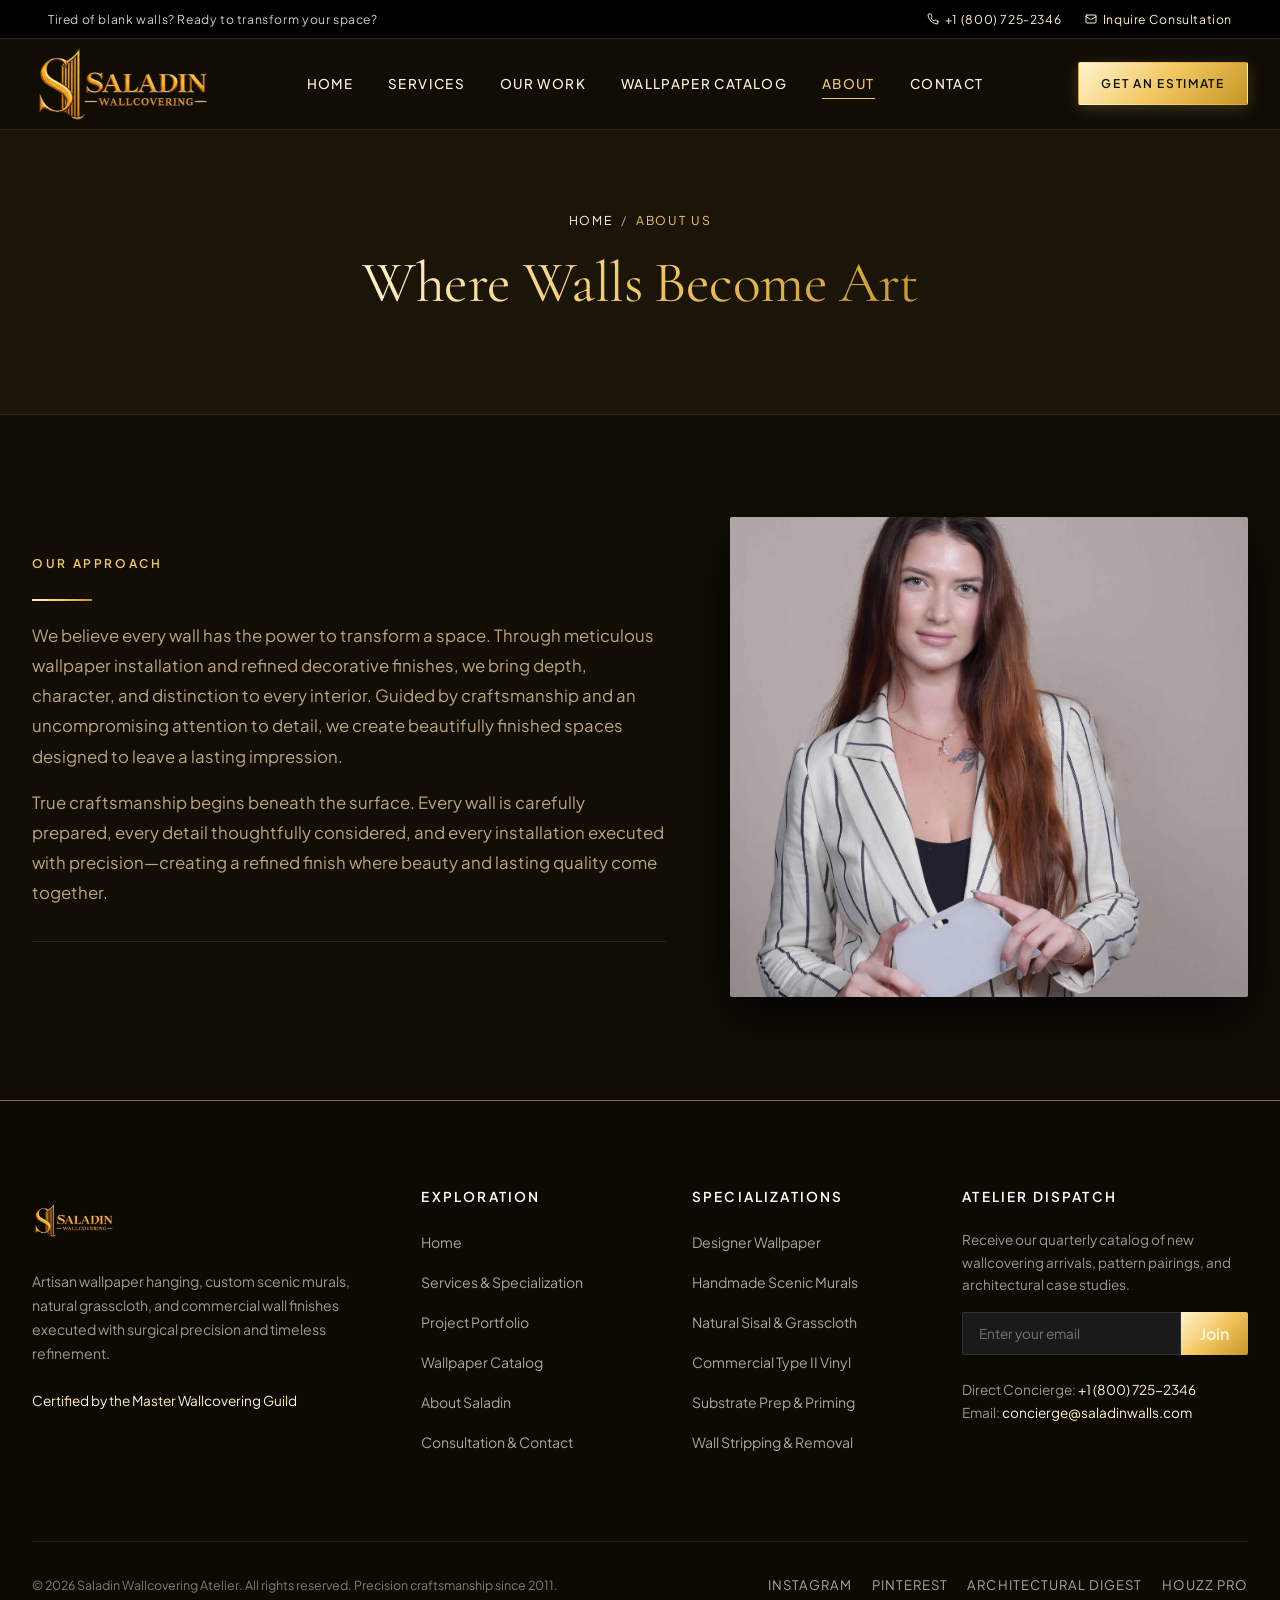
==== commit 36ca19c3: "about image" ====
--- a/about.html
+++ b/about.html
@@ -124,7 +124,7 @@
         </div>
 
         <div class="spotlight-image">
-          <img src="assets/images/craftsman-installer.jpg" alt="Master paperhanger craftsman aligning wallpaper with laser level and roller">
+          <img src="images/about/0e13e459-ccd3-4ad8-b0a0-68bbec4b1530.jpg" alt="Master paperhanger craftsman aligning wallpaper with laser level and roller">
         </div>
       </div>
     </div>
--- a/css/styles.css
+++ b/css/styles.css
@@ -115,6 +115,10 @@
   font-weight: 500;
   line-height: 1.2;
   letter-spacing: -0.01em;
+  font-variant-numeric: lining-nums;
+  -webkit-font-feature-settings: "lnum" 1;
+  -moz-font-feature-settings: "lnum" 1;
+  font-feature-settings: "lnum" 1;
 }
 
 h1 {
@@ -1392,6 +1396,7 @@
   height: 320px;
   background-color: var(--bg-tertiary);
   overflow: hidden;
+  cursor: pointer;
 }
 
 .catalog-card-media img {
@@ -1403,6 +1408,36 @@
 
 .catalog-card:hover .catalog-card-media img {
   transform: scale(1.05);
+}
+
+.catalog-media-hint {
+  position: absolute;
+  bottom: 0.85rem;
+  right: 0.85rem;
+  background: rgba(18, 14, 6, 0.88);
+  backdrop-filter: blur(8px);
+  -webkit-backdrop-filter: blur(8px);
+  border: 1px solid var(--gold-border);
+  color: var(--gold-light);
+  font-size: 0.68rem;
+  letter-spacing: 0.12em;
+  text-transform: uppercase;
+  font-weight: 600;
+  padding: 0.35rem 0.75rem;
+  border-radius: 20px;
+  display: inline-flex;
+  align-items: center;
+  gap: 0.45rem;
+  opacity: 0;
+  transform: translateY(6px);
+  transition: opacity 0.3s ease, transform 0.3s ease, background 0.2s ease, color 0.2s ease;
+  pointer-events: none;
+  z-index: 3;
+}
+
+.catalog-card:hover .catalog-media-hint {
+  opacity: 1;
+  transform: translateY(0);
 }
 
 .catalog-tag {
@@ -1437,8 +1472,27 @@
 }
 
 .catalog-title {
-  font-size: 1.3rem;
+  font-size: 1.25rem;
   margin-bottom: 0.5rem;
+  line-height: 1.35;
+  font-variant-numeric: lining-nums;
+  -webkit-font-feature-settings: "lnum" 1;
+  font-feature-settings: "lnum" 1;
+}
+
+.catalog-size,
+.catalog-title .catalog-size {
+  display: block;
+  font-family: var(--font-sans);
+  font-size: 0.82rem;
+  font-weight: 600;
+  color: var(--gold-light);
+  letter-spacing: 0.03em;
+  margin-top: 0.35rem;
+  font-variant-numeric: lining-nums;
+  -webkit-font-feature-settings: "lnum" 1;
+  font-feature-settings: "lnum" 1;
+  text-transform: uppercase;
 }
 
 .catalog-specs {
@@ -1900,7 +1954,243 @@
 }
 
 .modal-close:hover {
+  color: var(--gold-light);
+}
+
+/* Large Modal Box for Catalog Slider */
+.modal-box.modal-box-large {
+  max-width: 960px;
+  padding: 2.2rem;
+}
+
+@media (max-width: 768px) {
+  .modal-box.modal-box-large {
+    padding: 1.4rem;
+    max-height: 94vh;
+  }
+}
+
+/* Catalog Slider Modal */
+.catalog-slider-layout {
+  display: grid;
+  grid-template-columns: 1.15fr 0.85fr;
+  gap: 2.2rem;
+  align-items: start;
+}
+
+@media (max-width: 820px) {
+  .catalog-slider-layout {
+    grid-template-columns: 1fr;
+    gap: 1.5rem;
+  }
+}
+
+.catalog-slider-container {
+  display: flex;
+  flex-direction: column;
+  gap: 0.75rem;
+  width: 100%;
+}
+
+.catalog-slider-viewport {
+  position: relative;
+  width: 100%;
+  aspect-ratio: 4 / 3;
+  border-radius: var(--radius-xs);
+  overflow: hidden;
+  background: #0d0a04;
+  border: 1px solid var(--gold-border);
+  box-shadow: var(--shadow-md);
+  user-select: none;
+  touch-action: pan-y;
+}
+
+.catalog-slider-slide {
+  position: absolute;
+  inset: 0;
+  opacity: 0;
+  visibility: hidden;
+  transform: scale(0.97);
+  transition: opacity 0.35s ease, transform 0.35s ease;
+  display: flex;
+  align-items: center;
+  justify-content: center;
+}
+
+.catalog-slider-slide.active {
+  opacity: 1;
+  visibility: visible;
+  transform: scale(1);
+}
+
+.catalog-slider-slide img {
+  width: 100%;
+  height: 100%;
+  object-fit: cover;
+  display: block;
+}
+
+/* Slider Controls */
+.catalog-slider-btn {
+  position: absolute;
+  top: 50%;
+  transform: translateY(-50%);
+  background: rgba(18, 14, 6, 0.82);
+  backdrop-filter: blur(8px);
+  -webkit-backdrop-filter: blur(8px);
+  border: 1px solid var(--gold-border);
+  color: var(--gold-light);
+  width: 38px;
+  height: 38px;
+  border-radius: 50%;
+  display: flex;
+  align-items: center;
+  justify-content: center;
+  cursor: pointer;
+  transition: all 0.25s ease;
+  z-index: 5;
+}
+
+.catalog-slider-btn:hover {
+  background: var(--gold-base);
+  color: #120e06;
+  box-shadow: 0 0 16px rgba(243, 199, 97, 0.45);
+  transform: translateY(-50%) scale(1.08);
+}
+
+.catalog-slider-btn.prev {
+  left: 10px;
+}
+
+.catalog-slider-btn.next {
+  right: 10px;
+}
+
+.catalog-slider-badge {
+  position: absolute;
+  bottom: 12px;
+  left: 12px;
+  background: rgba(18, 14, 6, 0.85);
+  backdrop-filter: blur(8px);
+  -webkit-backdrop-filter: blur(8px);
+  border: 1px solid var(--gold-border);
+  color: var(--gold-light);
+  font-size: 0.72rem;
+  letter-spacing: 0.12em;
+  font-weight: 600;
+  padding: 0.25rem 0.65rem;
+  border-radius: 20px;
+  z-index: 4;
+}
+
+/* Slider Thumbnails Strip */
+.catalog-slider-thumbs {
+  display: flex;
+  gap: 0.55rem;
+  overflow-x: auto;
+  padding-bottom: 0.25rem;
+  scrollbar-width: thin;
+}
+
+.catalog-thumb-item {
+  width: 68px;
+  height: 50px;
+  border-radius: 2px;
+  overflow: hidden;
+  cursor: pointer;
+  border: 1.5px solid var(--border-subtle);
+  opacity: 0.55;
+  background: none;
+  padding: 0;
+  transition: all 0.25s ease;
+  flex-shrink: 0;
+}
+
+.catalog-thumb-item.active {
+  opacity: 1;
+  border-color: var(--gold-base);
+  box-shadow: 0 0 10px rgba(243, 199, 97, 0.35);
+}
+
+.catalog-thumb-item:hover {
+  opacity: 0.9;
+  border-color: var(--gold-border);
+}
+
+.catalog-thumb-item img {
+  width: 100%;
+  height: 100%;
+  object-fit: cover;
+  display: block;
+}
+
+/* Right Column Info in Slider Modal */
+.catalog-slider-info {
+  display: flex;
+  flex-direction: column;
+}
+
+.catalog-slider-category {
+  font-size: 0.72rem;
+  letter-spacing: 0.18em;
+  text-transform: uppercase;
+  color: var(--gold-base);
+  font-weight: 600;
+  margin-bottom: 0.35rem;
+}
+
+.catalog-slider-title {
+  font-family: var(--font-serif);
+  font-size: 1.9rem;
   color: var(--text-dark);
+  margin-bottom: 0.75rem;
+  line-height: 1.25;
+  font-variant-numeric: lining-nums;
+  -webkit-font-feature-settings: "lnum" 1;
+  font-feature-settings: "lnum" 1;
+}
+
+.catalog-slider-title .catalog-size {
+  font-size: 0.95rem;
+  margin-top: 0.45rem;
+}
+
+.catalog-slider-specs {
+  font-size: 0.85rem;
+  color: var(--text-muted);
+  line-height: 1.6;
+  margin-bottom: 1.1rem;
+  padding-bottom: 0.9rem;
+  border-bottom: 1px solid var(--border-subtle);
+}
+
+.catalog-slider-desc {
+  font-size: 0.88rem;
+  color: var(--text-body);
+  line-height: 1.7;
+  margin-bottom: 1.4rem;
+}
+
+.catalog-slider-actions {
+  display: flex;
+  flex-direction: column;
+  gap: 0.65rem;
+  margin-bottom: 1.4rem;
+}
+
+.catalog-slider-actions .btn {
+  text-align: center;
+  justify-content: center;
+}
+
+.catalog-slider-perks {
+  display: flex;
+  flex-direction: column;
+  gap: 0.35rem;
+  font-size: 0.78rem;
+  color: var(--gold-light);
+  border-top: 1px solid var(--border-subtle);
+  padding-top: 0.9rem;
 }
 
 /* Footer */
@@ -2117,6 +2407,56 @@
   font-size: 0.92rem;
 }
 
+/* Service Detail Features Icon Grid (services.html) */
+.service-detail-content ul.service-icon-list {
+  display: grid;
+  grid-template-columns: repeat(2, 1fr);
+  column-gap: 2.5rem;
+  row-gap: 1.45rem;
+  margin: 2rem 0 2.4rem 0;
+  padding: 0;
+  list-style: none;
+}
+
+.service-icon-item {
+  display: flex;
+  align-items: center;
+  gap: 1.15rem;
+}
+
+.service-icon-wrapper {
+  flex-shrink: 0;
+  width: 28px;
+  height: 28px;
+  display: flex;
+  align-items: center;
+  justify-content: center;
+  color: var(--gold-base);
+}
+
+.service-icon-wrapper svg {
+  width: 24px;
+  height: 24px;
+  stroke: var(--gold-base);
+  display: block;
+}
+
+.service-icon-text {
+  font-size: 0.95rem;
+  font-weight: 500;
+  color: var(--text-dark);
+  line-height: 1.35;
+  letter-spacing: 0.01em;
+}
+
+@media (max-width: 620px) {
+  .service-detail-content ul.service-icon-list {
+    grid-template-columns: 1fr;
+    row-gap: 1.15rem;
+    column-gap: 0;
+  }
+}
+
 /* Trade Program Grid & Perks (about.html) */
 .trade-program-grid {
   display: grid;
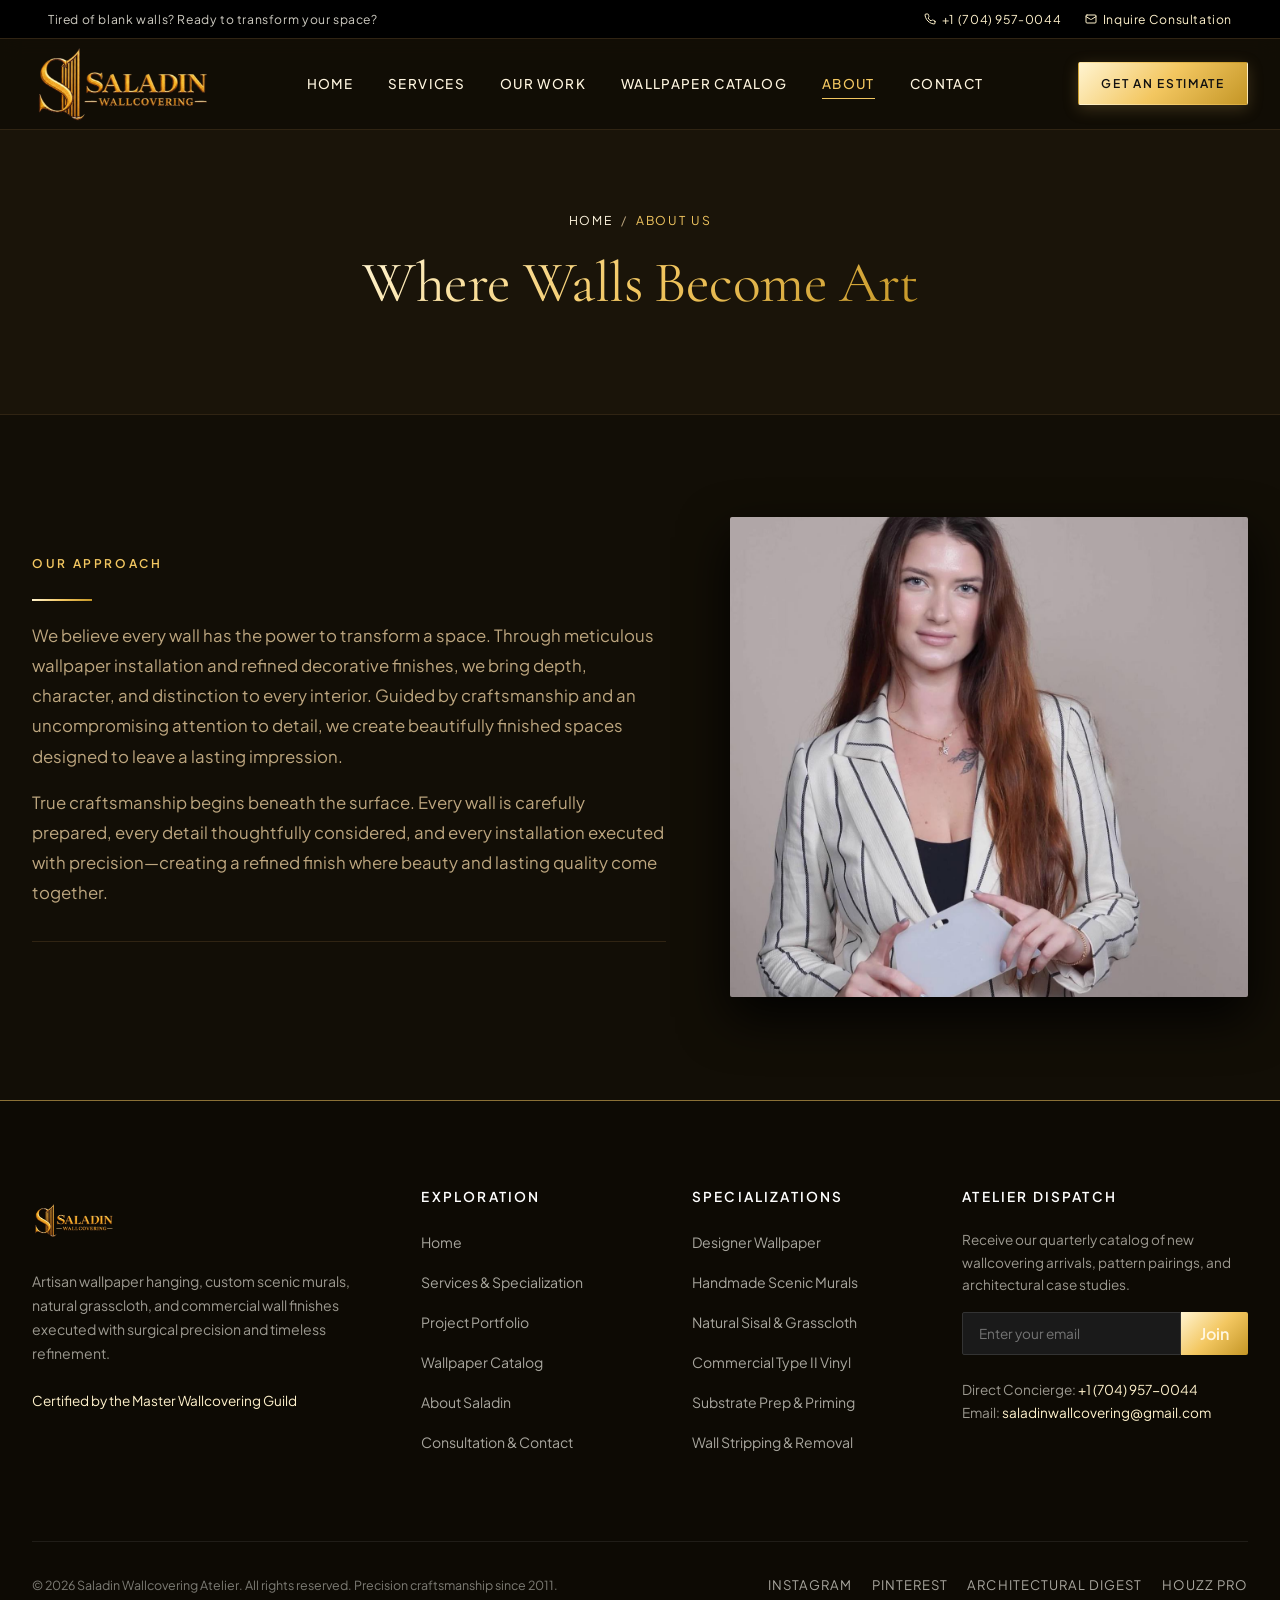
==== commit e8a6d16a: "number" ====
--- a/about.html
+++ b/about.html
@@ -19,7 +19,7 @@
       <div class="announcement-bar-contact">
         <a href="tel:+18007252346">
           <svg width="12" height="12" viewBox="0 0 24 24" fill="none" stroke="currentColor" stroke-width="2" stroke-linecap="round" stroke-linejoin="round"><path d="M22 16.92v3a2 2 0 0 1-2.18 2 19.79 19.79 0 0 1-8.63-3.07 19.5 19.5 0 0 1-6-6 19.79 19.79 0 0 1-3.07-8.67A2 2 0 0 1 4.11 2h3a2 2 0 0 1 2 1.72 12.84 12.84 0 0 0 .7 2.81 2 2 0 0 1-.45 2.11L8.09 9.91a16 16 0 0 0 6 6l1.27-1.27a2 2 0 0 1 2.11-.45 12.84 12.84 0 0 0 2.81.7A2 2 0 0 1 22 16.92z"></path></svg>
-          +1 (800) 725-2346
+          +1 (704) 957-0044
         </a>
         <a href="contact.html">
           <svg width="12" height="12" viewBox="0 0 24 24" fill="none" stroke="currentColor" stroke-width="2" stroke-linecap="round" stroke-linejoin="round"><rect width="20" height="16" x="2" y="4" rx="2"></rect><path d="m22 7-8.97 5.7a1.94 1.94 0 0 1-2.06 0L2 7"></path></svg>
@@ -76,7 +76,7 @@
     <div style="margin-top: auto; padding-top: 1.5rem; border-top: 1px solid #ebe9e3;">
       <a href="contact.html" class="btn btn-gold" style="width: 100%; margin-bottom: 1rem;">Book a Consultation</a>
       <div style="font-size: 0.82rem; color: #6f6e69; text-align: center;">
-        Direct Line: +1 (800) 725-2346<br>concierge@saladinwalls.com
+        Direct Line: +1 (704) 957-0044<br>saladinwallcovering@gmail.com
       </div>
     </div>
   </aside>
@@ -251,8 +251,8 @@
             <button type="submit" class="newsletter-btn">Join</button>
           </form>
           <div style="margin-top: 1.5rem; font-size: 0.85rem; color: #9c9990;">
-            Direct Concierge: <a href="tel:+18007252346" style="color: var(--gold-light);">+1 (800) 725-2346</a><br>
-            Email: <a href="mailto:concierge@saladinwalls.com" style="color: var(--gold-light);">concierge@saladinwalls.com</a>
+            Direct Concierge: <a href="tel:+1 (704) 957-0044" style="color: var(--gold-light);">+1 (704) 957-0044</a><br>
+            Email: <a href="mailto:saladinwallcovering@gmail.com" style="color: var(--gold-light);">saladinwallcovering@gmail.com</a>
           </div>
         </div>
       </div>
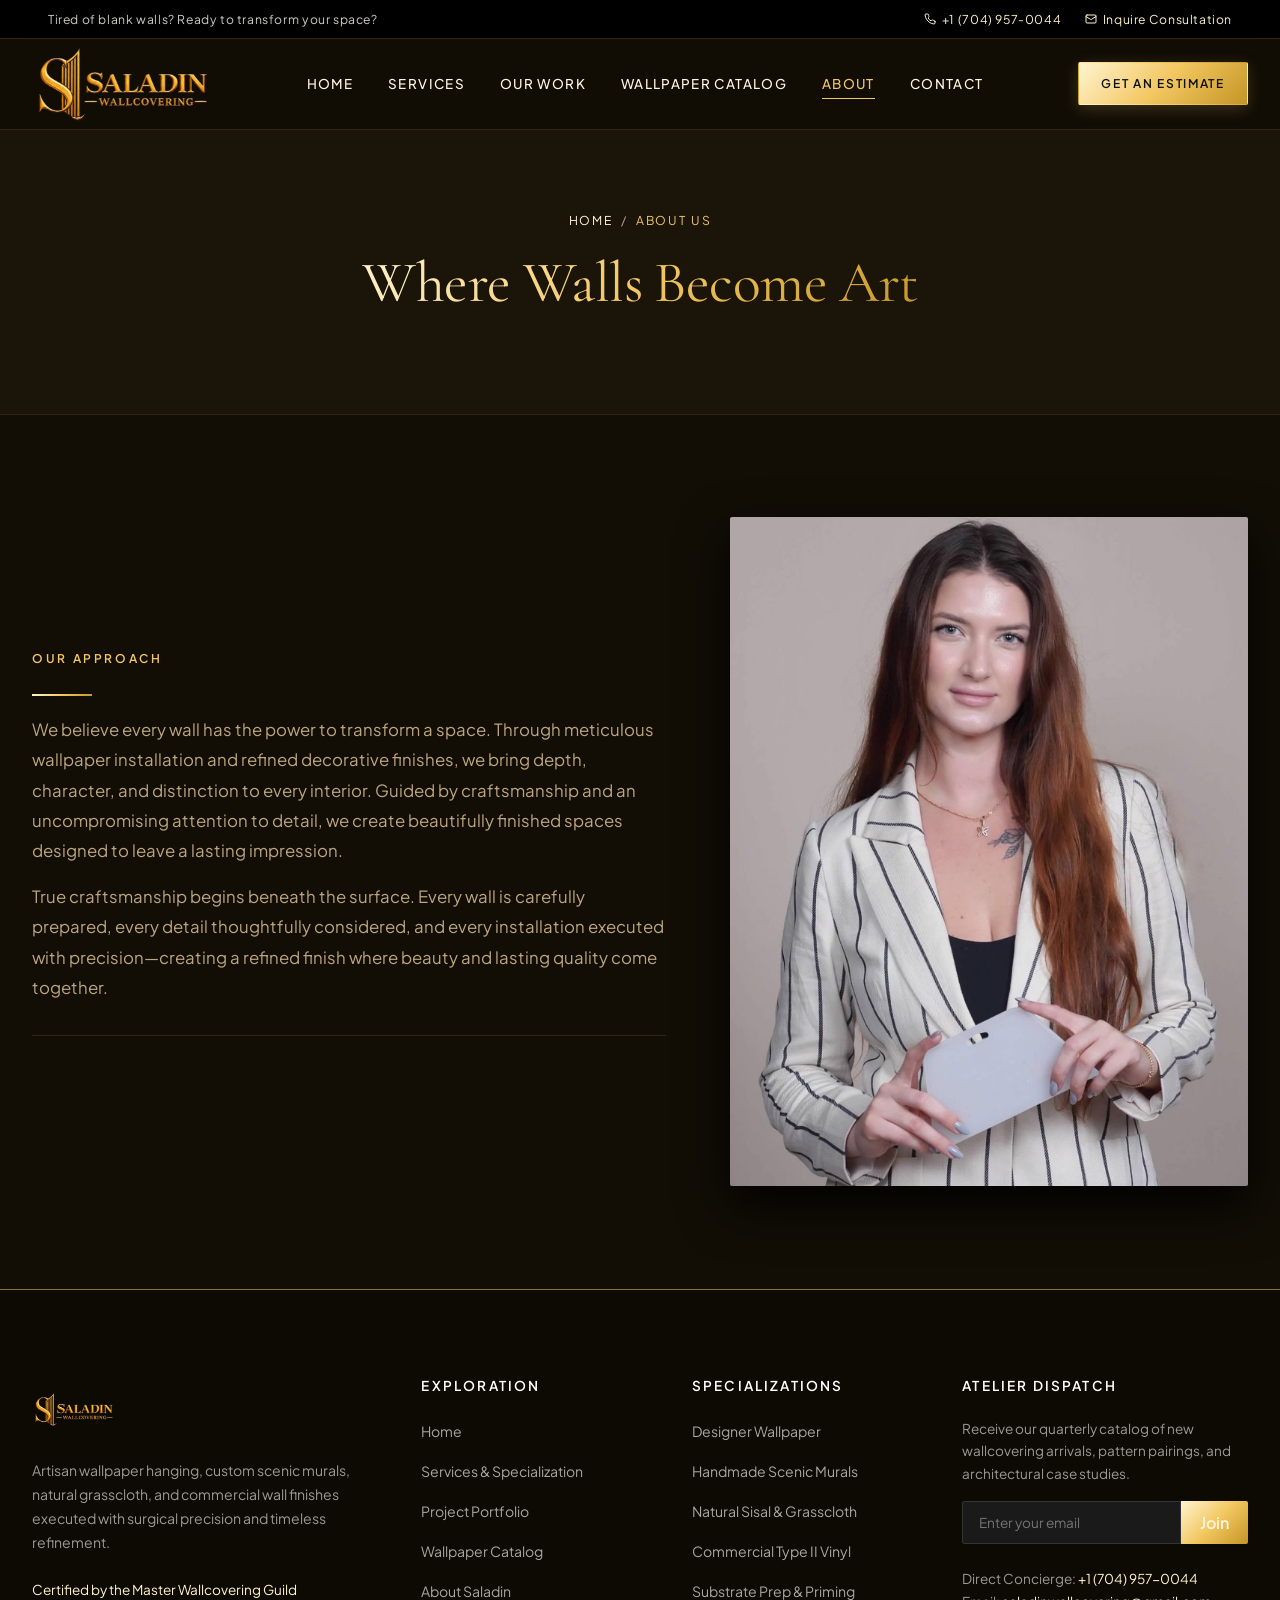
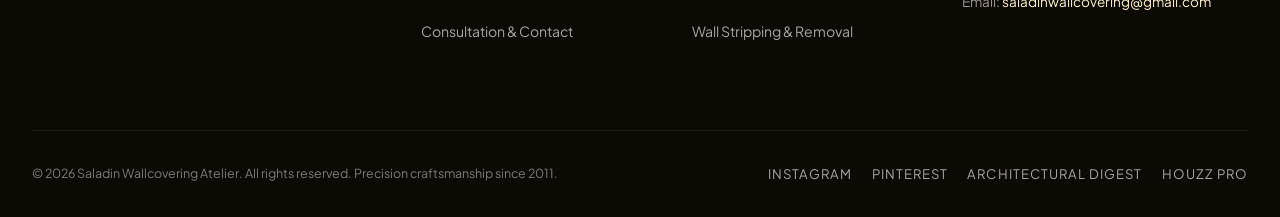
==== commit bef376da: "image" ====
--- a/about.html
+++ b/about.html
@@ -124,7 +124,7 @@
         </div>
 
         <div class="spotlight-image">
-          <img src="images/about/0e13e459-ccd3-4ad8-b0a0-68bbec4b1530.jpg" alt="Master paperhanger craftsman aligning wallpaper with laser level and roller">
+          <img src="images/about/0e13e459-ccd3-4ad8-b0a0-68bbec4b1530.jpg" alt="Master paperhanger craftsman aligning wallpaper with laser level and roller" style="height: 100%;">
         </div>
       </div>
     </div>
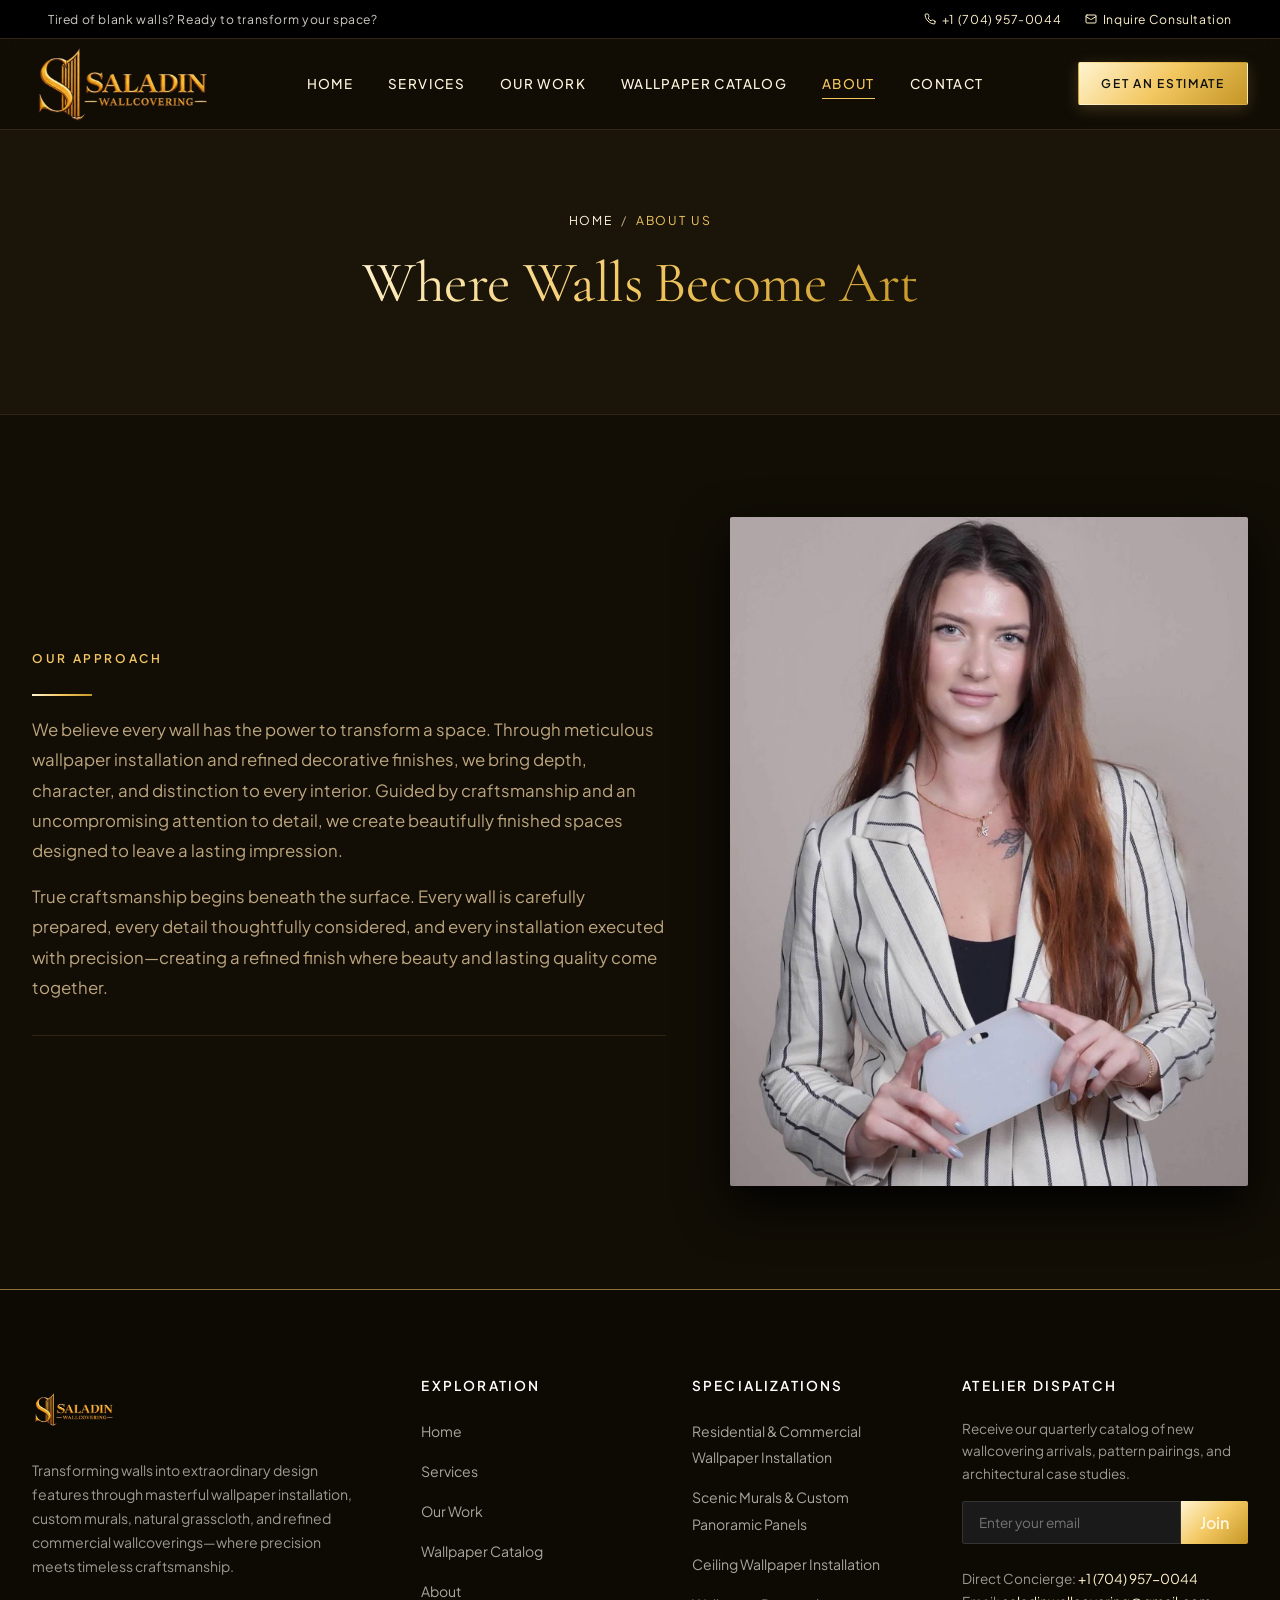
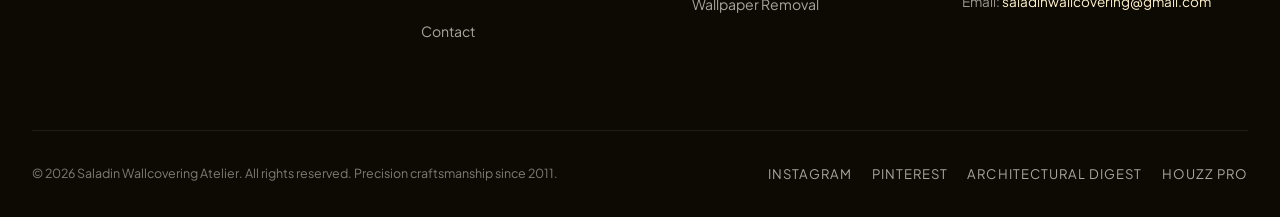
==== commit d6b5f166: "footer" ====
--- a/about.html
+++ b/about.html
@@ -210,10 +210,10 @@
             <img src="logo.png" alt="Saladin Wallcovering" class="brand-logo-img footer-logo-img">
           </a>
           <p style="font-size: 0.88rem; line-height: 1.7; color: #9c9990; margin-bottom: 1.5rem;">
-            Artisan wallpaper hanging, custom scenic murals, natural grasscloth, and commercial wall finishes executed with surgical precision and timeless refinement.
+            Transforming walls into extraordinary design features through masterful wallpaper installation, custom murals, natural grasscloth, and refined commercial wallcoverings—where precision meets timeless craftsmanship.
           </p>
           <div style="font-size: 0.85rem; color: var(--gold-light);">
-            Certified by the Master Wallcovering Guild
+            
           </div>
         </div>
 
@@ -221,23 +221,22 @@
           <h4>Exploration</h4>
           <ul class="footer-links">
             <li><a href="index.html">Home</a></li>
-            <li><a href="services.html">Services & Specialization</a></li>
-            <li><a href="work.html">Project Portfolio</a></li>
+            <li><a href="services.html">Services</a></li>
+            <li><a href="work.html">Our Work</a></li>
             <li><a href="catalog.html">Wallpaper Catalog</a></li>
-            <li><a href="about.html">About Saladin</a></li>
-            <li><a href="contact.html">Consultation & Contact</a></li>
+            <li><a href="about.html">About </a></li>
+            <li><a href="contact.html">Contact</a></li>
           </ul>
         </div>
 
         <div class="footer-col">
           <h4>Specializations</h4>
           <ul class="footer-links">
-            <li><a href="services.html#residential">Designer Wallpaper</a></li>
-            <li><a href="services.html#murals">Handmade Scenic Murals</a></li>
-            <li><a href="services.html#grasscloth">Natural Sisal & Grasscloth</a></li>
-            <li><a href="services.html#commercial">Commercial Type II Vinyl</a></li>
-            <li><a href="services.html#restoration">Substrate Prep & Priming</a></li>
-            <li><a href="services.html#restoration">Wall Stripping & Removal</a></li>
+            <li><a href="services.html#residential">Residential & Commercial Wallpaper Installation</a></li>
+            <li><a href="services.html#murals">Scenic Murals & Custom Panoramic Panels</a></li>
+            <li><a href="services.html#murals">Ceiling Wallpaper Installation</a></li>
+            <li><a href="services.html#commercial">Wallpaper Removal</a></li>
+            
           </ul>
         </div>
 
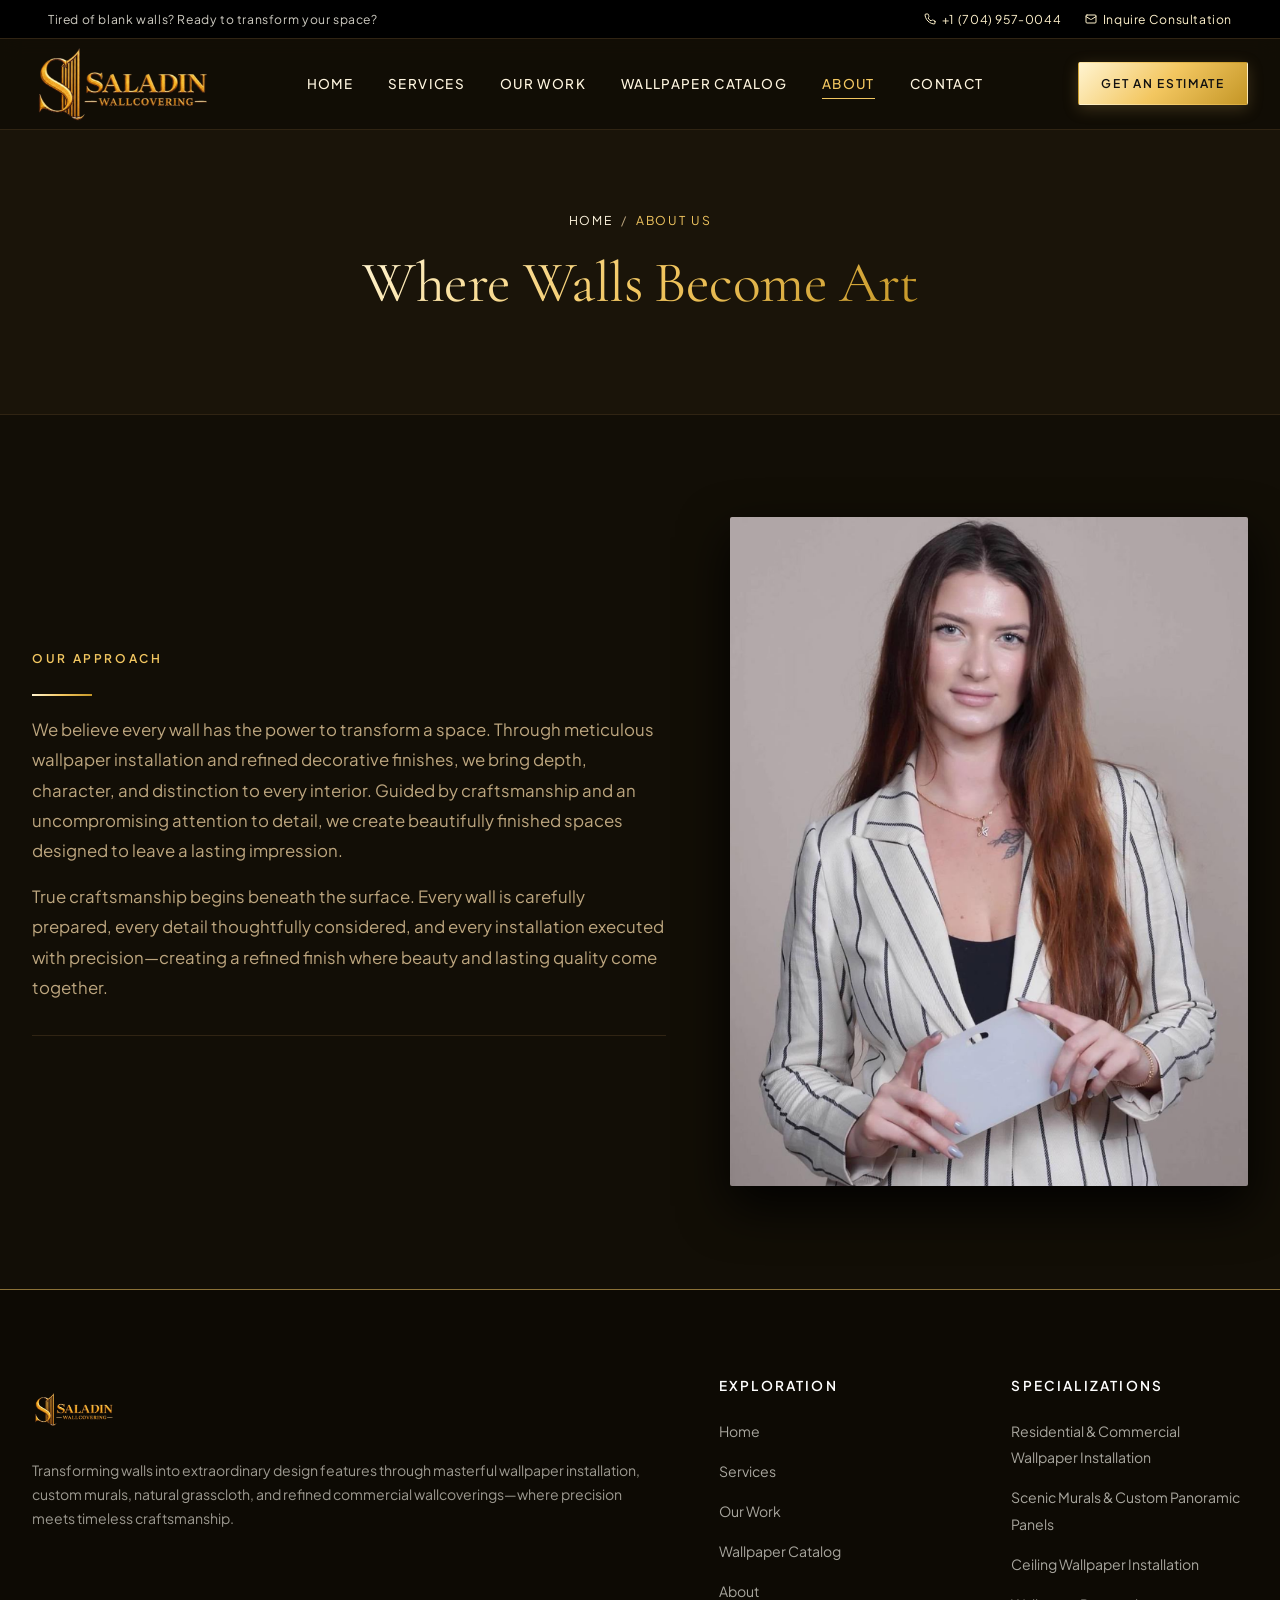
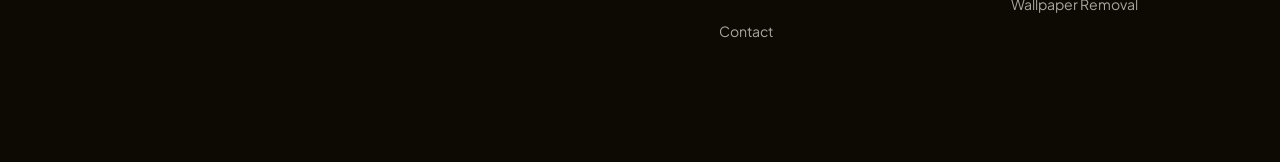
==== commit f9572114: "footer 4" ====
--- a/about.html
+++ b/about.html
@@ -240,25 +240,12 @@
           </ul>
         </div>
 
-        <div class="footer-col">
-          <h4>Atelier Dispatch</h4>
-          <p style="font-size: 0.85rem; color: #9c9990;">
-            Receive our quarterly catalog of new wallcovering arrivals, pattern pairings, and architectural case studies.
-          </p>
-          <form class="newsletter-form">
-            <input type="email" required placeholder="Enter your email" class="newsletter-input">
-            <button type="submit" class="newsletter-btn">Join</button>
-          </form>
-          <div style="margin-top: 1.5rem; font-size: 0.85rem; color: #9c9990;">
-            Direct Concierge: <a href="tel:+1 (704) 957-0044" style="color: var(--gold-light);">+1 (704) 957-0044</a><br>
-            Email: <a href="mailto:saladinwallcovering@gmail.com" style="color: var(--gold-light);">saladinwallcovering@gmail.com</a>
-          </div>
-        </div>
-      </div>
-
-      <div class="footer-bottom">
+      
+      </div>
+
+      <!-- <div class="footer-bottom">
         <div>
-          &copy; 2026 Saladin Wallcovering Atelier. All rights reserved. Precision craftsmanship since 2011.
+          &copy; 2026 Saladin Wallcovering. All rights reserved. Precision craftsmanship since 2025.
         </div>
         <div class="footer-socials">
           <a href="#">Instagram</a>
@@ -266,7 +253,7 @@
           <a href="#">Architectural Digest</a>
           <a href="#">Houzz Pro</a>
         </div>
-      </div>
+      </div> -->
     </div>
   </footer>
 
--- a/css/styles.css
+++ b/css/styles.css
@@ -2204,7 +2204,7 @@
 
 .footer-top {
   display: grid;
-  grid-template-columns: 1.4fr 0.9fr 0.9fr 1.2fr;
+  grid-template-columns: 2.4fr 0.9fr 0.9fr;
   gap: 3.5rem;
   margin-bottom: 4.5rem;
 }
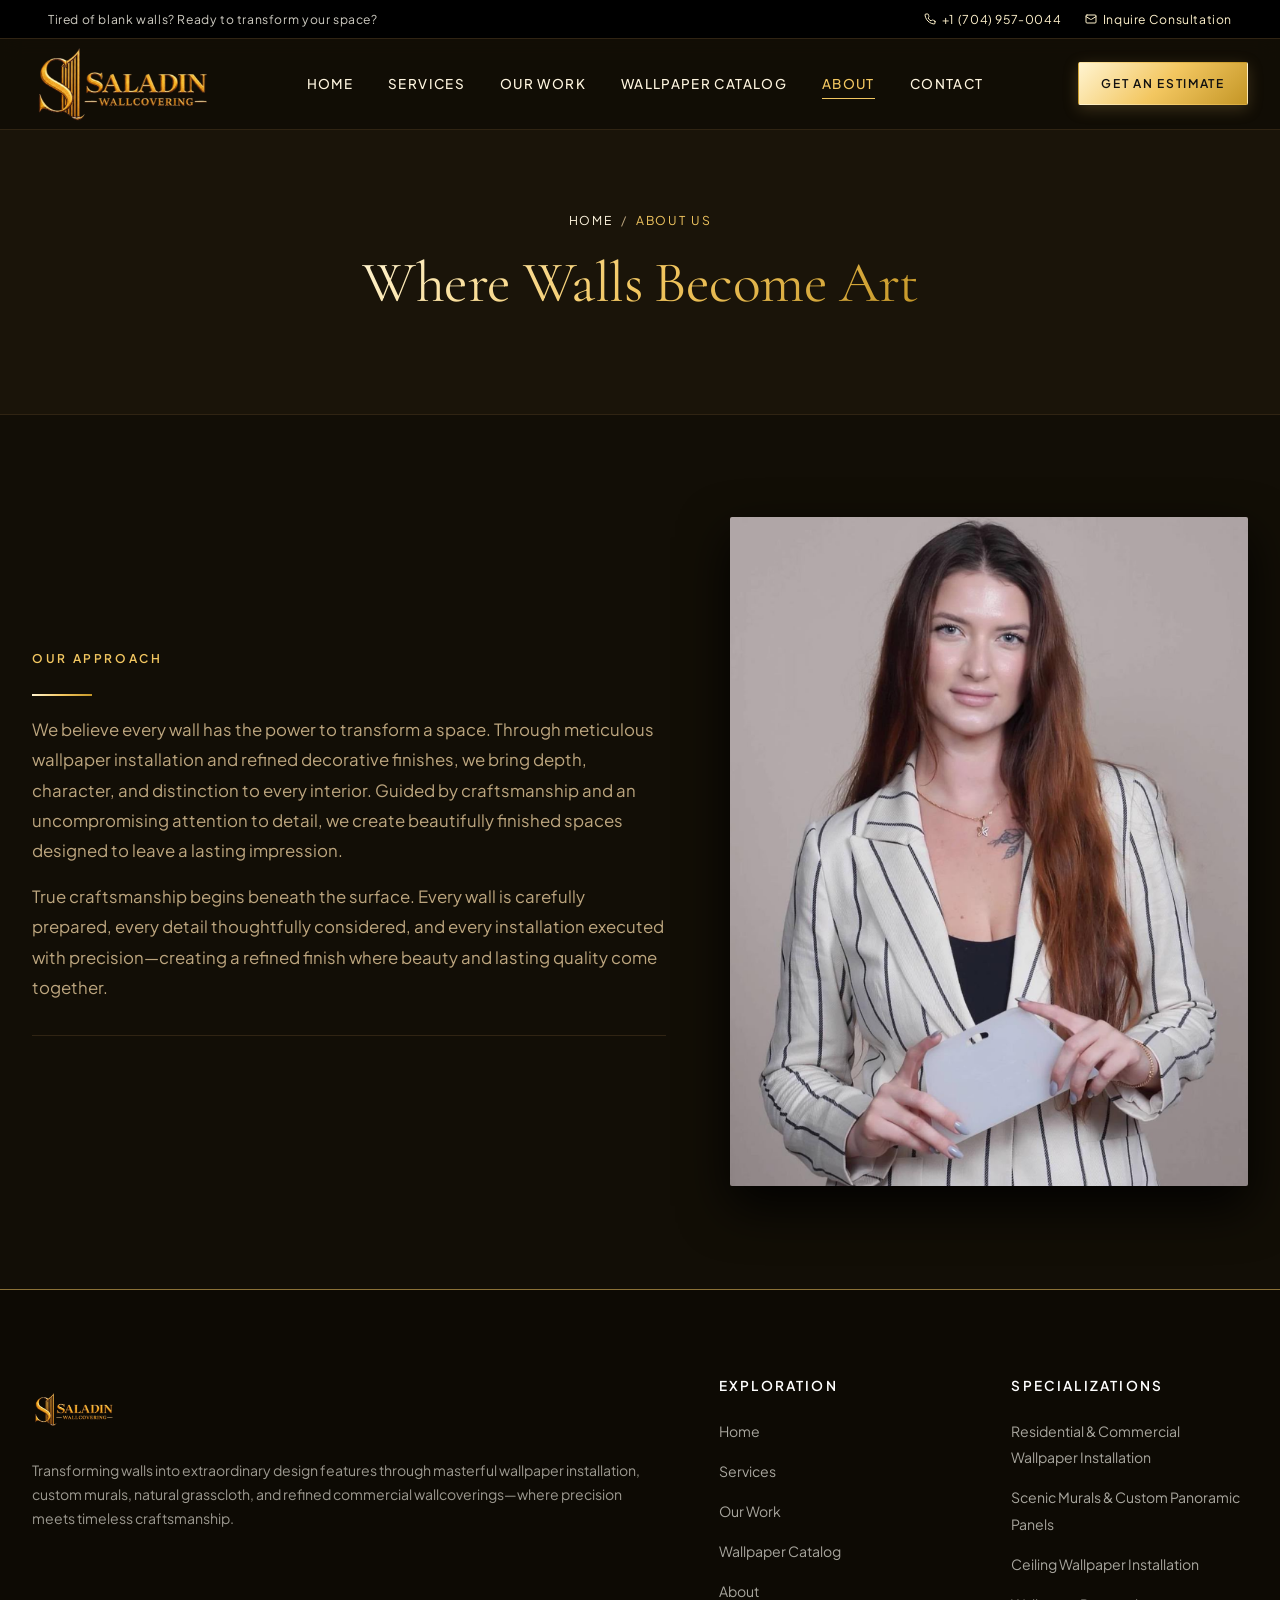
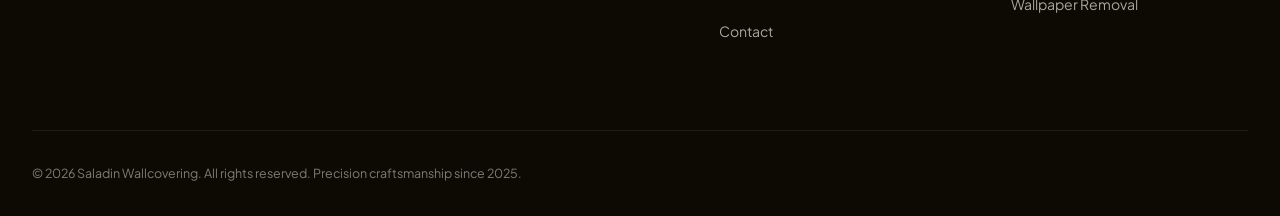
==== commit 142c6228: "footer 5" ====
--- a/about.html
+++ b/about.html
@@ -240,20 +240,33 @@
           </ul>
         </div>
 
-      
-      </div>
-
-      <!-- <div class="footer-bottom">
+        <!-- <div class="footer-col">
+          <h4>Atelier Dispatch</h4>
+          <p style="font-size: 0.85rem; color: #9c9990;">
+            Receive our quarterly catalog of new wallcovering arrivals, pattern pairings, and architectural case studies.
+          </p>
+          <form class="newsletter-form">
+            <input type="email" required placeholder="Enter your email" class="newsletter-input">
+            <button type="submit" class="newsletter-btn">Join</button>
+          </form>
+          <div style="margin-top: 1.5rem; font-size: 0.85rem; color: #9c9990;">
+            Direct Concierge: <a href="tel:+1 (704) 957-0044" style="color: var(--gold-light);">+1 (704) 957-0044</a><br>
+            Email: <a href="mailto:saladinwallcovering@gmail.com" style="color: var(--gold-light);">saladinwallcovering@gmail.com</a>
+          </div>
+        </div> -->
+      </div>
+
+      <div class="footer-bottom">
         <div>
           &copy; 2026 Saladin Wallcovering. All rights reserved. Precision craftsmanship since 2025.
         </div>
-        <div class="footer-socials">
+        <!-- <div class="footer-socials">
           <a href="#">Instagram</a>
           <a href="#">Pinterest</a>
           <a href="#">Architectural Digest</a>
           <a href="#">Houzz Pro</a>
-        </div>
-      </div> -->
+        </div> -->
+      </div>
     </div>
   </footer>
 
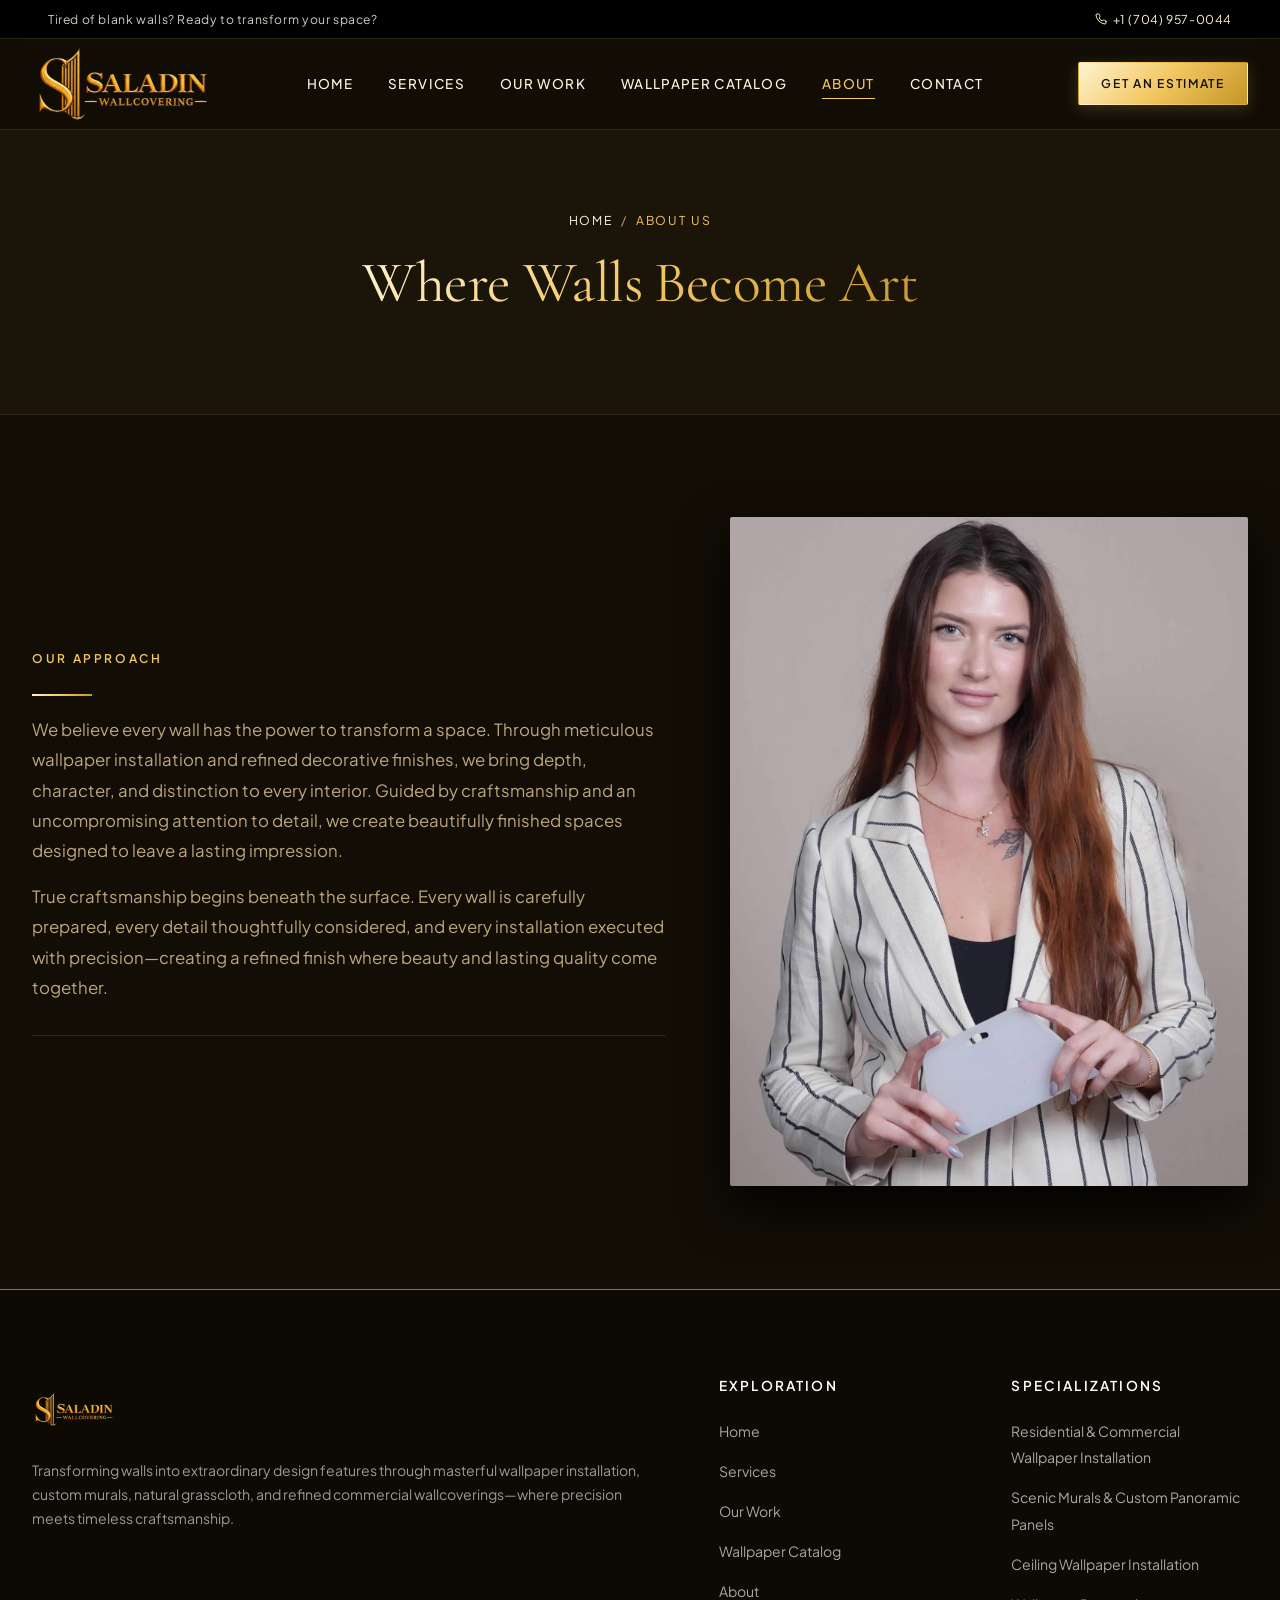
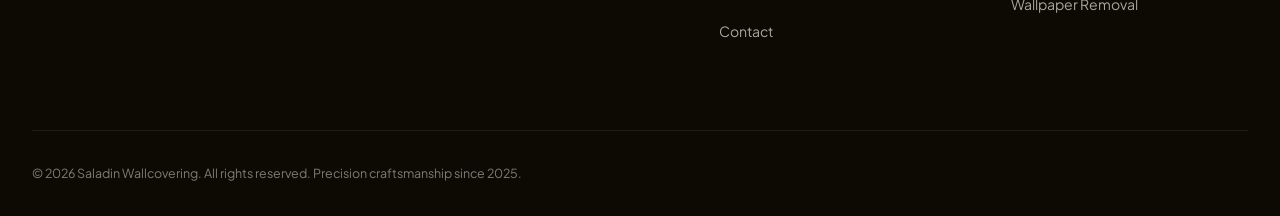
==== commit 77877113: "work 4" ====
--- a/about.html
+++ b/about.html
@@ -21,10 +21,10 @@
           <svg width="12" height="12" viewBox="0 0 24 24" fill="none" stroke="currentColor" stroke-width="2" stroke-linecap="round" stroke-linejoin="round"><path d="M22 16.92v3a2 2 0 0 1-2.18 2 19.79 19.79 0 0 1-8.63-3.07 19.5 19.5 0 0 1-6-6 19.79 19.79 0 0 1-3.07-8.67A2 2 0 0 1 4.11 2h3a2 2 0 0 1 2 1.72 12.84 12.84 0 0 0 .7 2.81 2 2 0 0 1-.45 2.11L8.09 9.91a16 16 0 0 0 6 6l1.27-1.27a2 2 0 0 1 2.11-.45 12.84 12.84 0 0 0 2.81.7A2 2 0 0 1 22 16.92z"></path></svg>
           +1 (704) 957-0044
         </a>
-        <a href="contact.html">
+        <!-- <a href="contact.html">
           <svg width="12" height="12" viewBox="0 0 24 24" fill="none" stroke="currentColor" stroke-width="2" stroke-linecap="round" stroke-linejoin="round"><rect width="20" height="16" x="2" y="4" rx="2"></rect><path d="m22 7-8.97 5.7a1.94 1.94 0 0 1-2.06 0L2 7"></path></svg>
           Inquire Consultation
-        </a>
+        </a> -->
       </div>
     </div>
   </div>
--- a/css/styles.css
+++ b/css/styles.css
@@ -1188,7 +1188,7 @@
 
 .filter-btn {
   background: transparent;
-  border: 1px solid var(--border-mid);
+  border: 1px solid #f3c761;
   padding: 0.65rem 1.6rem;
   border-radius: var(--radius-xs);
   font-size: 0.82rem;
@@ -1222,32 +1222,37 @@
   border-radius: var(--radius-xs);
   overflow: hidden;
   background-color: var(--bg-card);
-  border: 1px solid var(--border-subtle);
+  border: 1px solid #f3c761;
+  padding: 10px;
   transition: all var(--transition-smooth);
   cursor: pointer;
 }
 
 .work-card:hover {
-  box-shadow: var(--shadow-lg);
-  border-color: var(--gold-border);
+  box-shadow: 0 10px 30px rgba(243, 199, 97, 0.3);
+  border-color: #ffd978;
   transform: translateY(-4px);
 }
 
 .work-card-media {
   position: relative;
-  height: 380px;
+  height: 480px;
   overflow: hidden;
 }
 
+.work-card img,
 .work-card-media img {
   width: 100%;
-  height: 100%;
+  height: 480px;
   object-fit: cover;
-  transition: transform 0.8s cubic-bezier(0.16, 1, 0.3, 1);
-}
-
+  display: block;
+  border-radius: 1px;
+  transition: transform 0.6s cubic-bezier(0.16, 1, 0.3, 1);
+}
+
+.work-card:hover img,
 .work-card:hover .work-card-media img {
-  transform: scale(1.06);
+  transform: scale(1.02);
 }
 
 .work-card-overlay {
@@ -2868,8 +2873,9 @@
     margin-bottom: 3.5rem;
   }
 
+  .work-card img,
   .work-card-media {
-    height: 250px;
+    height: 340px;
   }
 
   .work-card-overlay {
